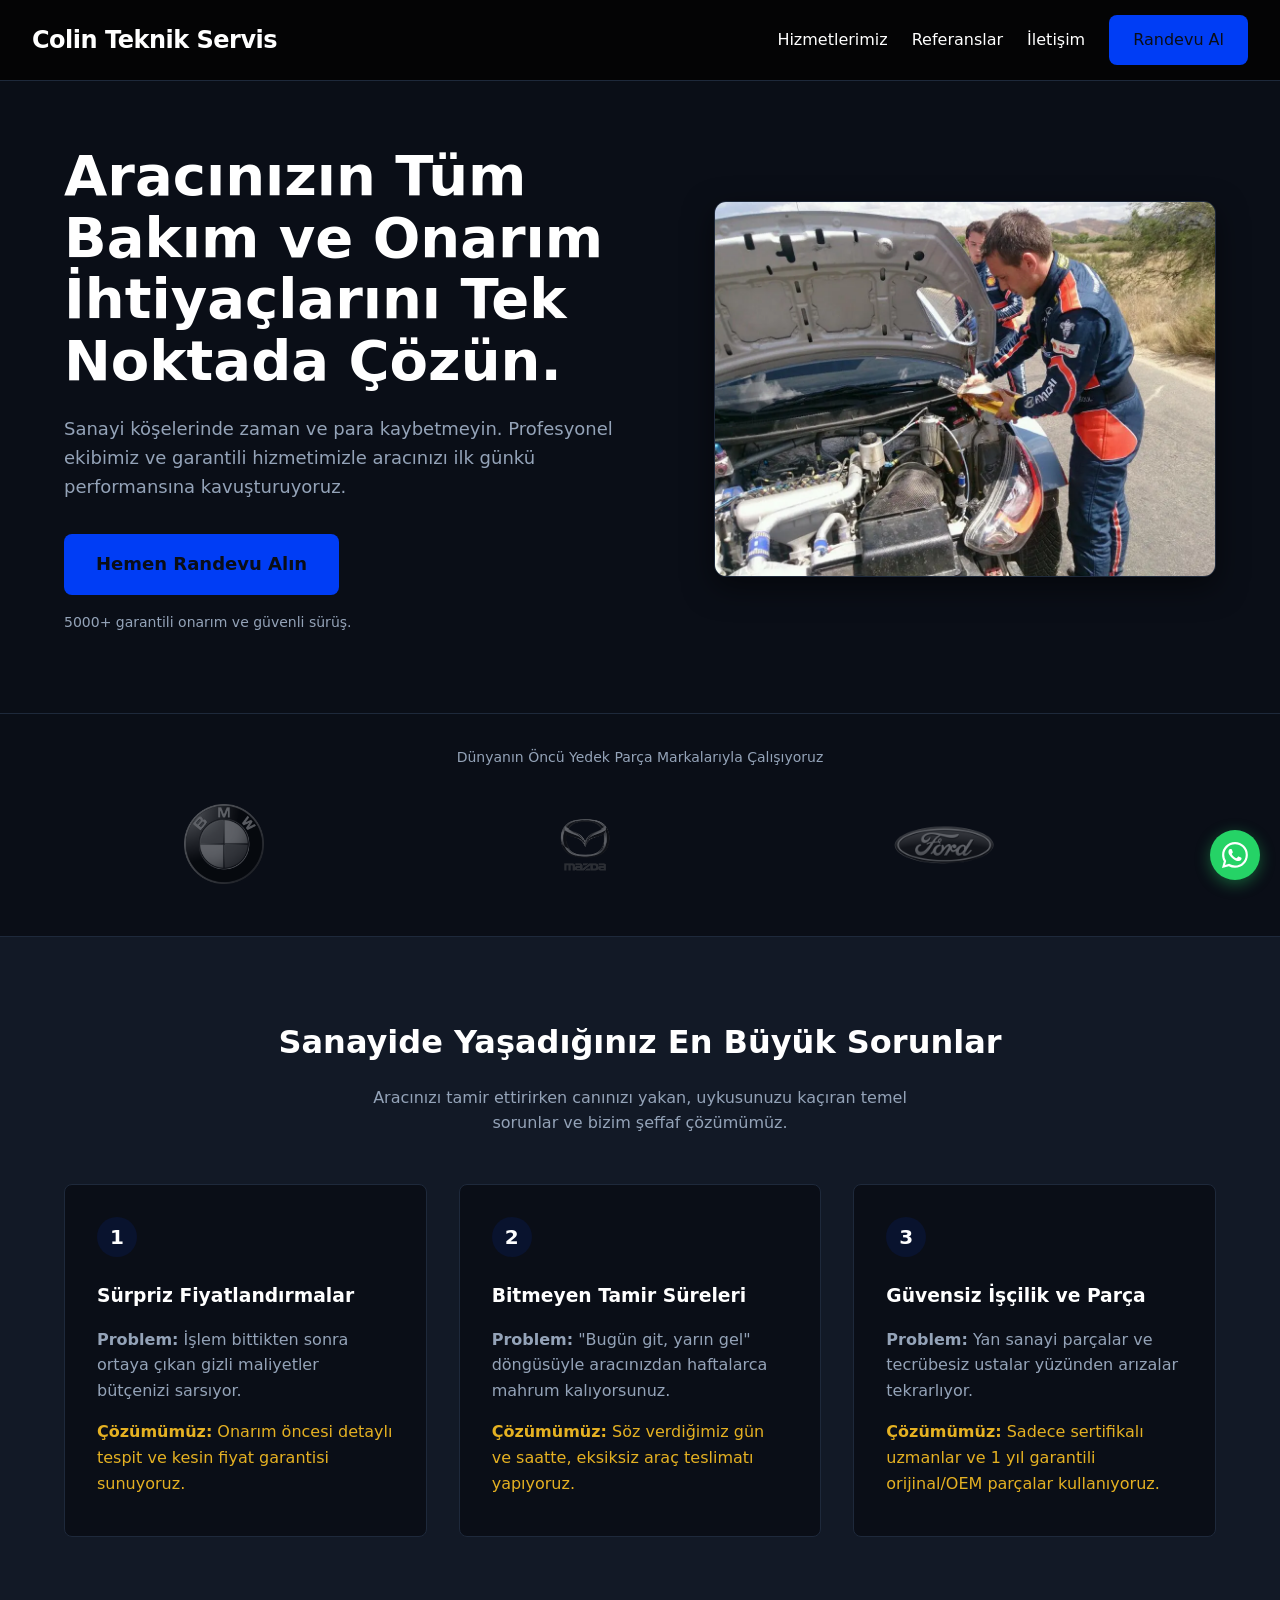
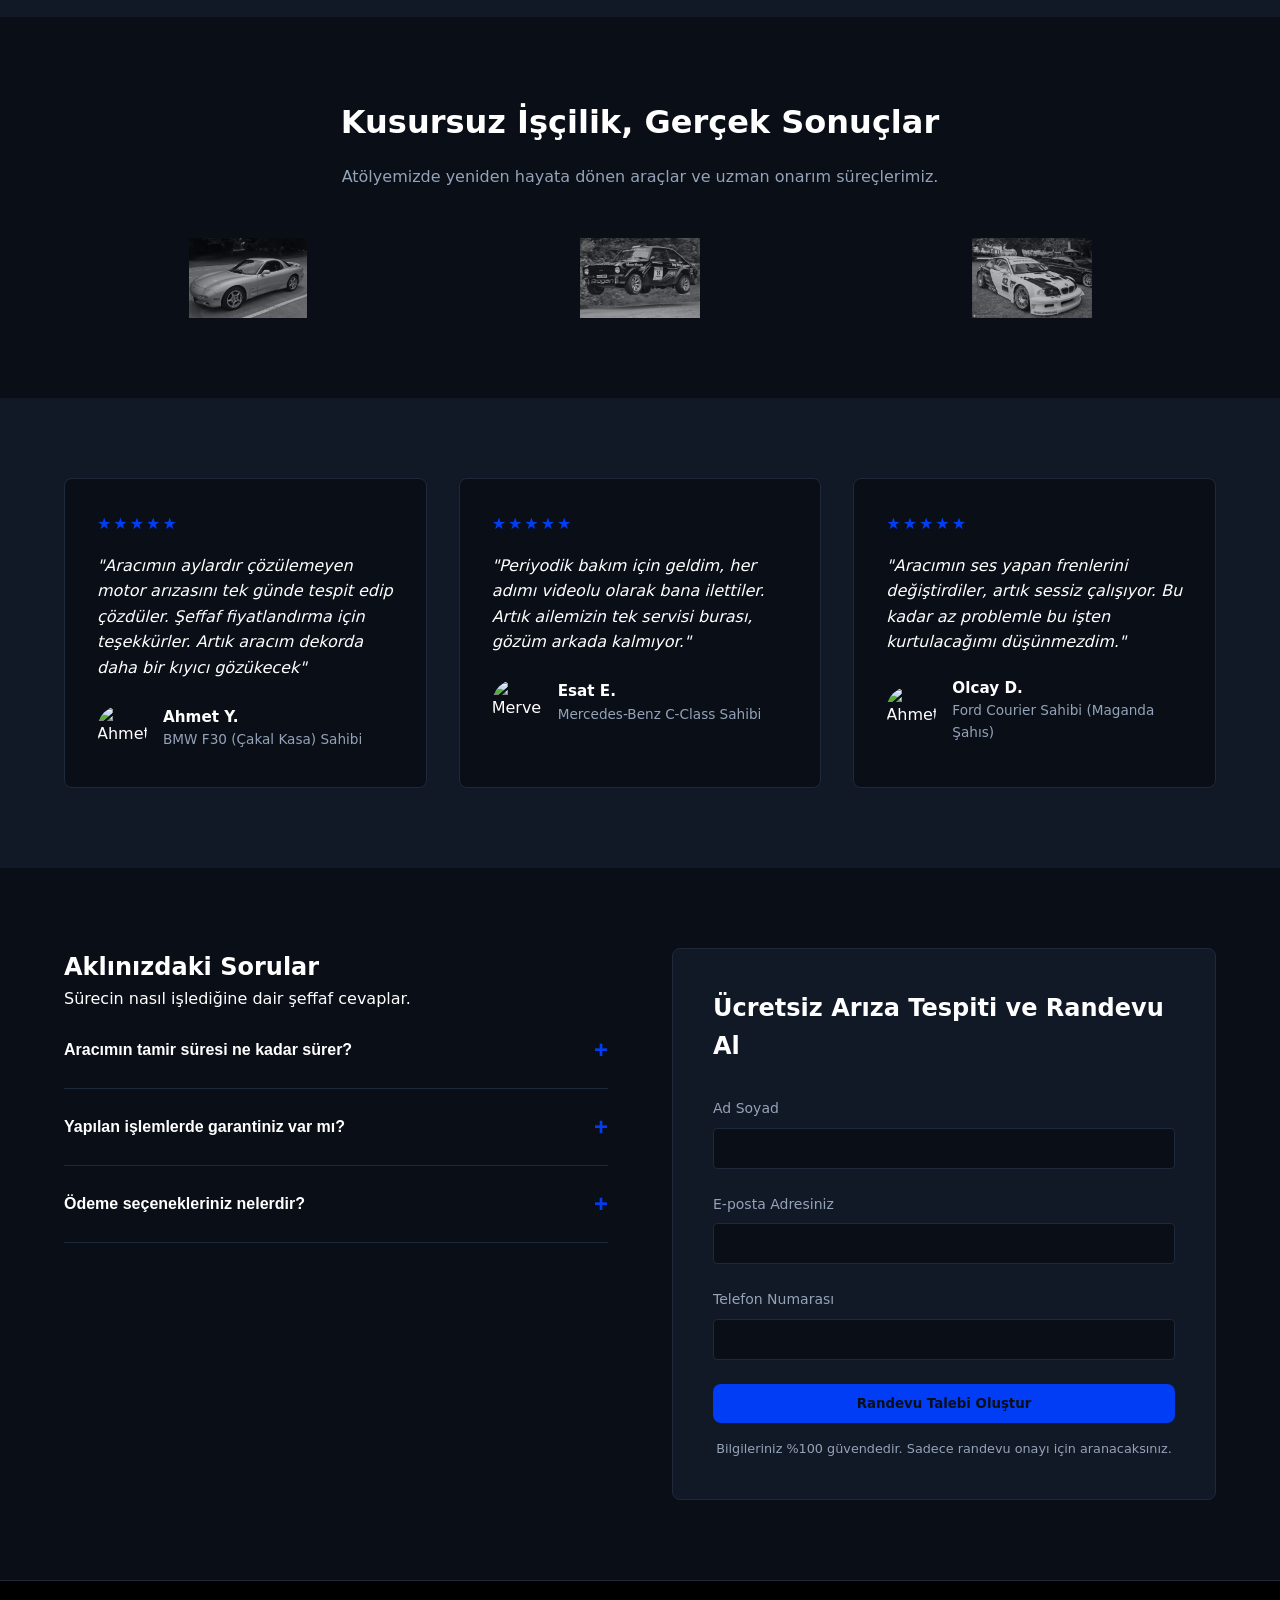
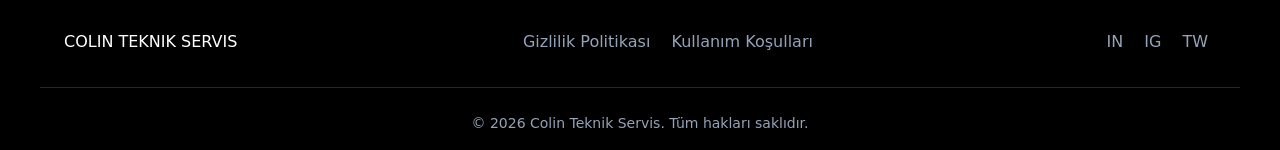
==== index.html @ ad07d1cd "Add files via upload" ====
<!DOCTYPE html>
<html lang="tr">
<head>
    <meta charset="UTF-8">
    <meta name="viewport" content="width=device-width, initial-scale=1.0">
    <title>Profesyonel Oto Servis & Bakım Merkezi</title>
    <link rel="stylesheet" href="style.css">
</head>
<body>
 <script src="script.js" defer></script>
    <header class="header" role="banner">
        <nav class="nav" aria-label="Ana Menü">
            <a href="#" class="logo" aria-label="Ana Sayfa">Colin Teknik Servis</a>
            
            <button class="mobile-toggle" aria-controls="nav-menu" aria-expanded="false" aria-label="Menüyü Aç">
                <span class="hamburger"></span>
            </button>
            <ul class="nav-menu" id="nav-menu" role="menubar">
                <li role="none"><a href="#hizmetler" role="menuitem">Hizmetlerimiz</a></li>
                <li role="none"><a href="#sonuclar" role="menuitem">Referanslar</a></li>
                <li role="none"><a href="#iletisim" role="menuitem">İletişim</a></li>
                <li role="none"><a href="https://wa.me/905555555555?text=Merhaba,%20aracımın%20bakımı%20için%20bilgi%20almak%20istiyorum." class="btn btn-primary" target="_blank" role="menuitem">Randevu Al</a></li>
            </ul>
        </nav>
    </header>

    <main id="main-content">
        <section class="hero" aria-labelledby="hero-title">
            <div class="container hero-grid">
                <div class="hero-content">
                    <h1 id="hero-title">Aracınızın Tüm Bakım ve Onarım İhtiyaçlarını Tek Noktada Çözün.</h1>
                    <h2>Sanayi köşelerinde zaman ve para kaybetmeyin. Profesyonel ekibimiz ve garantili hizmetimizle aracınızı ilk günkü performansına kavuşturuyoruz.</h2>
                    <div class="hero-cta-group">
                        <a href="#iletisim" class="btn btn-primary btn-large">Hemen Randevu Alın</a>
                        <p class="micro-copy">5000+ garantili onarım ve güvenli sürüş.</p>
                    </div>
                </div>
                <div class="hero-image">
                    <img src="images/service-photo.webp" alt="Modern oto servis alanı ve araç bakımı" width="600" height="600" fetchpriority="high">
                </div>
            </div>
        </section>
<section class="social-proof" aria-label="Güvenilir Markalar">
    <div class="container">
        <p class="social-proof-text">Dünyanın Öncü Yedek Parça Markalarıyla Çalışıyoruz</p>
        
        <!-- Taşan logoları gizlemek için yeni kapsayıcı -->
        <div class="logo-bar-wrapper">
            <div class="logo-bar">
                
                <!-- 1. Orijinal Logo Grubu -->
                <div class="logo-track">
                    <img src="images/brand-1.webp" alt="Yedek Parça Marka 1 Logosu" class="trust-logo-img" width="50" height="50" loading="lazy">
                    <img src="images/brand-2.webp" alt="Yedek Parça Marka 2 Logosu" class="trust-logo-img" width="150" height="50" loading="lazy">
                    <img src="images/brand-3.webp" alt="Yedek Parça Marka 3 Logosu" class="trust-logo-img" width="150" height="50" loading="lazy">
                    <img src="images/brand-4.webp" alt="Yedek Parça Marka 4 Logosu" class="trust-logo-img" width="50" height="50" loading="lazy">
                    <img src="images/brand-5.webp" alt="Yedek Parça Marka 5 Logosu" class="trust-logo-img" width="150" height="50" loading="lazy">
                    <img src="images/brand-6.webp" alt="Yedek Parça Marka 6 Logosu" class="trust-logo-img" width="150" height="50" loading="lazy">
                </div>

                <!-- 2. Kopya Logo Grubu (Kesintisiz döngü için) -->
                <div class="logo-track">
                    <img src="images/brand-1.webp" alt="Yedek Parça Marka 1 Logosu" class="trust-logo-img" width="50" height="50" loading="lazy">
                    <img src="images/brand-2.webp" alt="Yedek Parça Marka 2 Logosu" class="trust-logo-img" width="150" height="50" loading="lazy">
                    <img src="images/brand-3.webp" alt="Yedek Parça Marka 3 Logosu" class="trust-logo-img" width="150" height="50" loading="lazy">
                    <img src="images/brand-4.webp" alt="Yedek Parça Marka 4 Logosu" class="trust-logo-img" width="50" height="50" loading="lazy">
                    <img src="images/brand-5.webp" alt="Yedek Parça Marka 5 Logosu" class="trust-logo-img" width="150" height="50" loading="lazy">
                    <img src="images/brand-6.webp" alt="Yedek Parça Marka 6 Logosu" class="trust-logo-img" width="150" height="50" loading="lazy">
                </div>

            </div>
        </div>
    </div>
</section>

        <section id="hizmetler" class="agitate-solve bg-surface" aria-labelledby="problem-title">
            <div class="container">
                <div class="section-header">
                    <h2 id="problem-title">Sanayide Yaşadığınız En Büyük Sorunlar</h2>
                    <p>Aracınızı tamir ettirirken canınızı yakan, uykusunuzu kaçıran temel sorunlar ve bizim şeffaf çözümümüz.</p>
                </div>
                <div class="cards-grid">
                    <article class="card">
                        <div class="card-icon">1</div>
                        <h3>Sürpriz Fiyatlandırmalar</h3>
                        <p><strong>Problem:</strong> İşlem bittikten sonra ortaya çıkan gizli maliyetler bütçenizi sarsıyor.</p>
                        <p class="solution-text"><strong>Çözümümüz:</strong> Onarım öncesi detaylı tespit ve kesin fiyat garantisi sunuyoruz.</p>
                    </article>
                    <article class="card">
                        <div class="card-icon">2</div>
                        <h3>Bitmeyen Tamir Süreleri</h3>
                        <p><strong>Problem:</strong> "Bugün git, yarın gel" döngüsüyle aracınızdan haftalarca mahrum kalıyorsunuz.</p>
                        <p class="solution-text"><strong>Çözümümüz:</strong> Söz verdiğimiz gün ve saatte, eksiksiz araç teslimatı yapıyoruz.</p>
                    </article>
                    <article class="card">
                        <div class="card-icon">3</div>
                        <h3>Güvensiz İşçilik ve Parça</h3>
                        <p><strong>Problem:</strong> Yan sanayi parçalar ve tecrübesiz ustalar yüzünden arızalar tekrarlıyor.</p>
                        <p class="solution-text"><strong>Çözümümüz:</strong> Sadece sertifikalı uzmanlar ve 1 yıl garantili orijinal/OEM parçalar kullanıyoruz.</p>
                    </article>
                </div>
            </div>
        </section>

        <section id="sonuclar" class="portfolio" aria-labelledby="portfolio-title">
            <div class="container">
                <div class="section-header">
                    <h2 id="portfolio-title">Kusursuz İşçilik, Gerçek Sonuçlar</h2>
                    <p>Atölyemizde yeniden hayata dönen araçlar ve uzman onarım süreçlerimiz.</p>
                </div>
                <div class="gallery-grid">
                    <div class="gallery-item">
                        <img src="images/rx7.webp" alt="Servis İşlem Görseli 1" class="trust-logo-img" width="50" height="50" loading="lazy">
                        <div class="gallery-overlay">
                            <span>Vaka Analizi: Mazda RX7 Rotor Tamiri</span>
                        </div>
                    </div>
                    <div class="gallery-item">
                        <img src="images/mk2.webp" alt="Servis İşlem Görseli 2" class="trust-logo-img" width="50" height="50" loading="lazy">
                        <div class="gallery-overlay">
                            <span>Vaka Analizi: Ford MK2 Motor Tamiri ve Döküm</span>
                        </div>
                    </div>
                    <div class="gallery-item">
                        <img src="images/m3.webp" alt="Servis İşlem Görseli 3" class="trust-logo-img" width="50" height="50" loading="lazy">
                        <div class="gallery-overlay">
                            <span>Vaka Analizi: BMW M3 Düz Şanzuman Bakımı</span>
                        </div>
                    </div>
                </div>
            </div>
        </section>
<section class="testimonials bg-surface" aria-labelledby="testimonial-title">
    <div class="container">
        <h2 id="testimonial-title" class="sr-only">Müşteri Yorumları</h2>
        <div class="cards-grid">
            
            <div class="testimonial-card">
                <div class="stars" aria-label="5 yıldız üzerinden 5">★★★★★</div>
                <p class="quote">"Aracımın aylardır çözülemeyen motor arızasını tek günde tespit edip çözdüler. Şeffaf fiyatlandırma için teşekkürler. Artık aracım dekorda daha bir kıyıcı gözükecek"</p>
                <div class="client-info">
                    <img src="https://ui-avatars.com/api/?name=Ahmet+Yilmaz&background=007bff&color=fff&size=50&rounded=true" alt="Ahmet Bey Avatarı" class="avatar" loading="lazy">
                    <div>
                        <strong>Ahmet Y.</strong>
                        <span>BMW F30 (Çakal Kasa) Sahibi</span>
                    </div>
                </div>
            </div>

            <div class="testimonial-card">
                <div class="stars" aria-label="5 yıldız üzerinden 5">★★★★★</div>
                <p class="quote">"Periyodik bakım için geldim, her adımı videolu olarak bana ilettiler. Artık ailemizin tek servisi burası, gözüm arkada kalmıyor."</p>
                <div class="client-info">
                    <img src="https://ui-avatars.com/api/?name=Merve+Kaya&background=ff69b4&color=fff&size=50&rounded=true" alt="Merve Hanım Avatarı" class="avatar" loading="lazy">
                    <div>
                        <strong>Esat E.</strong>
                        <span>Mercedes-Benz C-Class Sahibi</span>
                    </div>
                </div>
            </div>

             <div class="testimonial-card">
                <div class="stars" aria-label="5 yıldız üzerinden 5">★★★★★</div>
                <p class="quote">"Aracımın ses yapan frenlerini değiştirdiler, artık sessiz çalışıyor. Bu kadar az problemle bu işten kurtulacağımı düşünmezdim."</p>
                <div class="client-info">
                    <img src="https://ui-avatars.com/api/?name=Ahmet+Yilmaz&background=007bff&color=fff&size=50&rounded=true" alt="Ahmet Bey Avatarı" class="avatar" loading="lazy">
                    <div>
                        <strong>Olcay D.</strong>
                        <span>Ford Courier Sahibi (Maganda Şahıs)</span>
                    </div>
                </div>
            </div>

        </div>
    </div>
</section>

        <section id="iletisim" class="lead-capture" aria-labelledby="contact-title">
            <div class="container contact-grid">
                <div class="faq-section">
                    <h2 id="contact-title">Aklınızdaki Sorular</h2>
                    <p>Sürecin nasıl işlediğine dair şeffaf cevaplar.</p>
                    
                    <div class="accordion">
                        <div class="accordion-item">
                            <button class="accordion-header" aria-expanded="false">Aracımın tamir süresi ne kadar sürer?</button>
                            <div class="accordion-content">
                                <p>Arızanın durumuna göre değişmekle birlikte, periyodik bakımlar aynı gün, ağır hasarlı işlemler ortalama 2-3 iş günü içinde teslim edilir.</p>
                            </div>
                        </div>
                        <div class="accordion-item">
                            <button class="accordion-header" aria-expanded="false">Yapılan işlemlerde garantiniz var mı?</button>
                            <div class="accordion-content">
                                <p>Evet, servisimizde yapılan tüm mekanik işlemler ve değiştirilen parçalar 1 yıl veya 10.000 km garantimiz altındadır.</p>
                            </div>
                        </div>
                        <div class="accordion-item">
                            <button class="accordion-header" aria-expanded="false">Ödeme seçenekleriniz nelerdir?</button>
                            <div class="accordion-content">
                                <p>Nakit, kredi kartı ve anlaşmalı bankalara özel taksit seçeneklerimiz mevcuttur. İşleme başlamadan önce mutlaka kesin fiyat onayı alırız.</p>
                            </div>
                        </div>
                    </div>
                </div>

                <div class="form-section">
                    <form id="lead-form" class="card-form" novalidate>
                        <h3>Ücretsiz Arıza Tespiti ve Randevu Al</h3>
                        
                        <div class="form-group">
                            <label for="fullName">Ad Soyad</label>
                            <input type="text" id="fullName" name="fullName" required aria-describedby="name-error">
                            <span id="name-error" class="error-message" role="alert">Lütfen adınızı girin.</span>
                        </div>
                        
                        <div class="form-group">
                            <label for="email">E-posta Adresiniz</label>
                            <input type="email" id="email" name="email" required aria-describedby="email-error">
                            <span id="email-error" class="error-message" role="alert">Geçerli bir e-posta adresi girin.</span>
                        </div>
                        
                        <div class="form-group">
                            <label for="phone">Telefon Numarası</label>
                            <input type="tel" id="phone" name="phone">
                        </div>

                        <button type="submit" class="btn btn-primary btn-block">Randevu Talebi Oluştur</button>
                        <p class="form-note">Bilgileriniz %100 güvendedir. Sadece randevu onayı için aranacaksınız.</p>
                    </form>
                </div>
            </div>
        </section>

    </main>

    <footer class="footer" role="contentinfo">
        <div class="container footer-content">
            <div class="footer-logo">COLIN TEKNIK SERVIS</div>
            <div class="footer-links">
                <a href="#">Gizlilik Politikası</a>
                <a href="#">Kullanım Koşulları</a>
            </div>
            <div class="footer-social">
                <a href="#" aria-label="LinkedIn">IN</a>
                <a href="#" aria-label="Instagram">IG</a>
                <a href="#" aria-label="Twitter">TW</a>
            </div>
        </div>
        <div class="container footer-bottom">
            <p>&copy; 2026 Colin Teknik Servis. Tüm hakları saklıdır.</p>
        </div>
    </footer>

    <script src="app.js"></script>
    <a href="https://wa.me/905555555555?text=Merhaba,%20aracımın%20bakımı%20için%20bilgi%20almak%20istiyorum." class="whatsapp-float" target="_blank" aria-label="WhatsApp ile İletişime Geç">
        <svg xmlns="http://www.w3.org/2000/svg" width="32" height="32" fill="currentColor" viewBox="0 0 16 16">
            <path d="M13.601 2.326A7.85 7.85 0 0 0 7.994 0C3.627 0 .068 3.558.064 7.926c0 1.399.366 2.76 1.057 3.965L0 16l4.204-1.102a7.9 7.9 0 0 0 3.79.965h.004c4.368 0 7.926-3.558 7.93-7.93A7.9 7.9 0 0 0 13.6 2.326zM7.994 14.521a6.6 6.6 0 0 1-3.356-.92l-.24-.144-2.494.654.666-2.433-.156-.251a6.56 6.56 0 0 1-1.007-3.505c0-3.626 2.957-6.584 6.591-6.584a6.56 6.56 0 0 1 4.66 1.931 6.56 6.56 0 0 1 1.928 4.66c-.004 3.639-2.961 6.592-6.592 6.592m3.615-4.934c-.197-.099-1.17-.578-1.353-.646-.182-.065-.315-.099-.445.099-.133.197-.513.646-.627.775-.114.133-.232.148-.43.05-.197-.1-.836-.308-1.592-.985-.59-.525-.985-1.175-1.103-1.372-.114-.198-.011-.304.088-.403.087-.088.197-.232.296-.346.1-.114.133-.198.198-.33.065-.134.034-.248-.015-.347-.05-.099-.445-1.076-.612-1.47-.16-.389-.323-.335-.445-.34-.114-.007-.247-.007-.38-.007a.73.73 0 0 0-.529.247c-.182.198-.691.677-.691 1.654s.71 1.916.81 2.049c.098.133 1.394 2.132 3.383 2.992.47.205.84.326 1.129.418.475.152.904.129 1.246.08.38-.058 1.171-.48 1.338-.943.164-.464.164-.86.114-.943-.049-.084-.182-.133-.38-.232"/>
        </svg>
    </a>
</body>
</html>
---- style.css ----
/* --- TEMA DEĞİŞKENLERİ (Asfalt & Yarış Kırmızısı) --- */
:root {
    /* --- Arka Plan ve Yüzeyler --- */
    --bg-dark: #0a0e17; /* Gece Asfaltı: Çok koyu lacivert-siyah */
    --surface-dark: #121926; /* Kartlar için mat koyu gece mavisi */
    --surface-border: #1e293b; /* İnce metalik çizgiler */
    
    /* --- Vurgu Renkleri (Eski --accent-green yerine) --- */
    --accent-blue: #003df5; /* WR Blue: İkonik Subaru Ralli Mavisi */
    --accent-blue-hover: #002ec2; /* Daha koyu ralli mavisi */
    
    /* --- Ekstra Subaru Detay Renkleri (İsteğe bağlı kullanım için) --- */
    --accent-gold: #e5b122; /* Subaru Gold: Efsanevi jant ve logo sarısı */
    --accent-sti: #e0045e; /* STI Cherry Blossom: Orijinal STI pembesi/kırmızısı */
    
    /* --- Metin ve Durum Renkleri --- */
    --text-primary: #ffffff; /* Net beyaz yazılar */
    --text-secondary: #94a3b8; /* Açık metalik gri alt metinler */
    --error-red: #e0045e; /* Hata rengi olarak STI Kırmızısı kullanıldı */

    /* --- Temel Ayarlar --- */
    --transition: all 0.3s ease;
    --border-radius: 8px;
    --font-main: 'Inter', system-ui, -apple-system, sans-serif;
}

/* --- RESET & TABAN AYARLARI --- */
*, *::before, *::after {
    box-sizing: border-box;
    margin: 0;
    padding: 0;
}

html {
    scroll-behavior: smooth; /* Çapa linkleri için yumuşak kaydırma */
}

body {
    font-family: var(--font-main);
    background-color: var(--bg-dark);
    color: var(--text-primary);
    line-height: 1.6;
    overflow-x: hidden;
}

img {
    max-width: 100%;
    height: auto;
    display: block;
}

a {
    color: inherit;
    text-decoration: none;
}

ul {
    list-style: none;
}

.sr-only {
    position: absolute;
    width: 1px;
    height: 1px;
    padding: 0;
    margin: -1px;
    overflow: hidden;
    clip: rect(0, 0, 0, 0);
    border: 0;
}

/* --- LAYOUT UTILITIES --- */
.container {
    width: 100%;
    max-width: 1200px;
    margin: 0 auto;
    padding: 0 1.5rem;
}

section {
    padding: 5rem 0;
}

.bg-surface {
    background-color: var(--surface-dark);
}

.section-header {
    text-align: center;
    margin-bottom: 3rem;
}

.section-header h2 {
    font-size: 2rem;
    margin-bottom: 1rem;
}

.section-header p {
    color: var(--text-secondary);
    max-width: 600px;
    margin: 0 auto;
}

/* --- BUTONLAR --- */
.btn {
    display: inline-flex;
    align-items: center;
    justify-content: center;
    padding: 0.75rem 1.5rem;
    font-weight: 600;
    border-radius: var(--border-radius);
    cursor: pointer;
    transition: var(--transition);
    border: none;
    font-family: inherit;
}

.btn-primary {
    background-color: var(--accent-blue);
    color: var(--bg-dark);
}

.btn-primary:hover {
    background-color: var(--accent-gold);
    transform: translateY(-2px);
    box-shadow: 0 4px 15px rgba(235, 4, 4, 0.2);
}

.btn-large {
    padding: 1rem 2rem;
    font-size: 1.125rem;
}

.btn-block {
    width: 100%;
}

/* --- 1. NAVIGATION BAR --- */
/* --- 1. NAVIGATION BAR --- */
.header {
    position: sticky;
    top: 0;
    background-color: rgba(5, 5, 5, 0.95);
    backdrop-filter: blur(10px);
    border-bottom: 1px solid var(--surface-border);
    z-index: 1000;
    width: 100%;
}

.nav {
    display: flex;
    justify-content: space-between;
    align-items: center;
    min-height: 80px;
    width: 100%;
    max-width: 100%; /* 1200px kısıtlamasını ezer */
    padding: 0 2rem; /* Sola tam yapışmasın, azıcık nefes alsın dersen 2rem. Ekrana sıfır olsun dersen 0 yapabilirsin. */
}

/* Metin Tabanlı Tipografik Logo */
.logo {
    display: flex;
    align-items: center;
    font-size: 1.5rem;
    font-weight: 800;
    letter-spacing: -0.5px;
    color: var(--text-primary);
    text-decoration: none;
    margin-right: auto; /* Logoyu zorla en sola iter */
    transition: var(--transition);
}
.logo-bar-wrapper {
    overflow: hidden;
    width: 100%;
    position: relative;
    padding: 20px 0;
}
.logo:hover {
    color: var(--accent-gold);
}
.logo-bar {
    display: flex;
    width: max-content;
    /* 20 saniyelik sürekli ve doğrusal bir döngü */
    animation: scrollRight 10s linear infinite;
}
.logo-track {
    display: flex;
    align-items: center;
    gap: 40px; 
    padding-right: 40px;
}

/* Logo boyutlandırma ayarları */
.trust-logo-img {
    flex-shrink: 0; 
    object-fit: contain;
}
.nav-menu {
    display: none; /* Mobilde gizli, JS ile açılacak */
    flex-direction: column;
    position: absolute;
    top: 100%;
    left: 0;
    width: 100%;
    background-color: var(--surface-dark);
    padding: 1.5rem;
    gap: 1.5rem;
    border-bottom: 1px solid var(--surface-border);
}

.nav-menu.active {
    display: flex;
}

.nav-menu a {
    font-weight: 500;
    transition: var(--transition);
}

.nav-menu a:not(.btn):hover {
    color: var(--accent-gold);
}

/* Mobil Hamburger Butonu */
.mobile-toggle {
    display: block;
    background: transparent;
    border: none;
    cursor: pointer;
    padding: 0.5rem;
}

.hamburger, .hamburger::before, .hamburger::after {
    display: block;
    width: 24px;
    height: 2px;
    background-color: var(--text-primary);
    transition: var(--transition);
}

.hamburger::before, .hamburger::after {
    content: '';
    position: absolute;
}

.hamburger::before { transform: translateY(-8px); }
.hamburger::after { transform: translateY(8px); }

/* --- 2. HERO SECTION --- */
.hero {
    padding-top: 4rem;
}

.hero-grid {
    display: grid;
    grid-template-columns: 1fr;
    gap: 3rem;
    align-items: center;
}

.hero-content h1 {
    font-size: 2.5rem;
    line-height: 1.1;
    margin-bottom: 1.5rem;
}

.hero-content h2 {
    font-size: 1.125rem;
    color: var(--text-secondary);
    font-weight: 400;
    margin-bottom: 2rem;
}

.micro-copy {
    margin-top: 1rem;
    font-size: 0.875rem;
    color: var(--text-secondary);
}

/* Hero Görseli Modernizasyonu */
.hero-image img {
    width: 100%;
    height: auto;
    border-radius: 12px; /* Köşeleri hafif yumuşatır */
    object-fit: cover;
    box-shadow: 0 10px 30px rgba(0, 0, 0, 0.5); /* Derinlik hissi veren siyah gölge */
    border: 1px solid var(--surface-border);
    transition: var(--transition);
}

.hero-image img:hover {
    transform: translateY(-5px); /* Hafif yukarı kalkma efekti */
    border-color: var(--accent-gold);
    box-shadow: 0 10px 40px rgba(255, 215, 0, 0.15); /* Temaya uygun altın neon parlama */
}

/* --- 3. SOCIAL PROOF --- */
.social-proof {
    padding: 2rem 0;
    border-top: 1px solid var(--surface-border);
    border-bottom: 1px solid var(--surface-border);
    background-color: var(--bg-dark);
}

.social-proof-text {
    text-align: center;
    color: var(--text-secondary);
    font-size: 0.875rem;
    margin-bottom: 1rem;
}

.logo-bar {
    display: flex;
    justify-content: center;
    flex-wrap: wrap;
    gap: 2rem;
    opacity: 0.5;
}

.trust-logo {
    font-weight: bold;
    font-size: 1.25rem;
}

/* Logoları düzgün boyutlandır ve hizala */
.trust-logo-img {
    max-height: 80px; /* Logoların yüksekliğini sabitler */
    width: 20rem; /* Genişliği orantılı bırakır */
    object-fit: contain; /* Görselin kesilmesini engeller */
    filter: grayscale(100%) opacity(0.7); /* Kurumsal ve şık durması için gri ve hafif transparan yapar */
    transition: var(--transition);
}

.trust-logo-img:hover {
    filter: grayscale(0%) opacity(1); /* Üzerine gelince orijinal rengi ve parlaklığı gelir */
}
/* --- 4 & 6. GRIDS (CARDS & TESTIMONIALS) --- */
.cards-grid {
    display: grid;
    grid-template-columns: 1fr;
    gap: 2rem;
}

.card, .testimonial-card {
    background-color: var(--bg-dark); /* Surface içindeyse dark bg kontrast sağlar */
    padding: 2rem;
    border-radius: var(--border-radius);
    border: 1px solid var(--surface-border);
    transition: var(--transition);
}

.card:hover {
    border-color: var(--accent-gold);
}

.card-icon {
    width: 40px;
    height: 40px;
    background-color: rgba(0, 61, 245, 0.1);
    color: var(--text-primary);
    display: flex;
    align-items: center;
    justify-content: center;
    border-radius: 50%;
    font-weight: bold;
    font-size: 1.25rem;
    margin-bottom: 1.5rem;
}

.card h3 { margin-bottom: 1rem; }
.card p { color: var(--text-secondary); margin-bottom: 0.5rem; }
.solution-text { color: var(--accent-gold) !important; margin-top: 1rem; }

/* Testimonials Spesiifik */
.stars { color: var(--accent-blue); margin-bottom: 1rem; letter-spacing: 2px; }
.quote { font-style: italic; color: var(--text-primary); margin-bottom: 1.5rem; }
/* --- TESTIMONIAL & AVATAR HİZALAMA --- */

.client-info {
    display: flex;
    align-items: center; /* Avatar ve metni dikeyde tam ortalar */
    gap: 1rem; /* Fotoğraf ile isim arasına şık bir boşluk bırakır */
    margin-top: 1.5rem;
}

.avatar {
    width: 50px;
    height: 50px;
    border-radius: 50%;
    object-fit: cover;
    flex-shrink: 0; /* Ekran küçülse bile fotoğrafın ezilmesini engeller */
}

/* İsim ve unvanı alt alta dizen kapsayıcı */
.client-info div {
    display: flex;
    flex-direction: column;
    justify-content: center;
}

.client-info strong {
    font-size: 0.95rem;
    color: var(--text-primary);
    line-height: 1.2;
}

.client-info span {
    font-size: 0.85rem;
    color: var(--text-secondary);
    margin-top: 0.2rem;
}

/* --- 5. PORTFOLIO GALLERY --- */
.gallery-grid {
    display: grid;
    grid-template-columns: 1fr;
    gap: 1.5rem;
}

.gallery-item {
    position: relative;
    border-radius: var(--border-radius);
    overflow: hidden;
}

.gallery-item img {
    width: 100%;
    transition: var(--transition)
}

.gallery-overlay {
    position: absolute;
    inset: 0;
    background: linear-gradient(to top, rgba(0,0,0,0.9), transparent);
    display: flex;
    align-items: flex-end;
    padding: 1.5rem;
    opacity: 0;
    transition: var(--transition);
}

.gallery-item:hover img {
    transform: scale(1.05);
}

.gallery-item:hover .gallery-overlay {
    opacity: 1;
}

.gallery-overlay span {
    color: var(--accent-gold);
    font-weight: 600;
}

/* --- 7. LEAD CAPTURE (FAQ + FORM) --- */
.contact-grid {
    display: grid;
    grid-template-columns: 1fr;
    gap: 4rem;
}

/* Accordion */
.accordion-item {
    border-bottom: 1px solid var(--surface-border);
}

.accordion-header {
    width: 100%;
    text-align: left;
    padding: 1.5rem 0;
    background: none;
    border: none;
    color: var(--text-primary);
    font-weight: 600;
    font-size: 1rem;
    cursor: pointer;
    display: flex;
    justify-content: space-between;
    align-items: center;
}

.accordion-header::after {
    content: '+';
    color: var(--accent-blue);
    font-size: 1.5rem;
    transition: var(--transition);
}

.accordion-header[aria-expanded="true"]::after {
    content: '-';
    transform: rotate(180deg);
}

.accordion-content {
    max-height: 0;
    overflow: hidden;
    transition: max-height 0.3s ease-out;
}

.accordion-content p {
    padding-bottom: 1.5rem;
    color: var(--text-secondary);
}

/* Form */
.card-form {
    background-color: var(--surface-dark);
    padding: 2.5rem;
    border-radius: var(--border-radius);
    border: 1px solid var(--surface-border);
}

.card-form h3 {
    margin-bottom: 2rem;
    font-size: 1.5rem;
}

.form-group {
    margin-bottom: 1.5rem;
}

.form-group label {
    display: block;
    margin-bottom: 0.5rem;
    font-size: 0.875rem;
    color: var(--text-secondary);
}

.form-group input {
    width: 100%;
    padding: 0.75rem 1rem;
    background-color: var(--bg-dark);
    border: 1px solid var(--surface-border);
    border-radius: 4px;
    color: var(--text-primary);
    font-family: inherit;
    transition: var(--transition);
}

.form-group input:focus {
    outline: none;
    border-color: var(--accent-blue);
}

.form-group input[aria-invalid="true"] {
    border-color: var(--error-red);
}

.error-message {
    display: none;
    color: var(--error-red);
    font-size: 0.8rem;
    margin-top: 0.25rem;
}

.error-message.show {
    display: block;
}

.form-note {
    text-align: center;
    font-size: 0.8rem;
    color: var(--text-secondary);
    margin-top: 1rem;
}

/* --- 8. FOOTER --- */
.footer {
    background-color: #000;
    border-top: 1px solid var(--surface-border);
    padding: 3rem 0 1rem;
}

.footer-content {
    display: flex;
    flex-direction: column;
    gap: 2rem;
    text-align: center;
    margin-bottom: 2rem;
}

.footer-links a, .footer-social a {
    color: var(--text-secondary);
    margin: 0 0.5rem;
}

.footer-links a:hover, .footer-social a:hover {
    color: var(--accent-gold);
}

.footer-bottom {
    text-align: center;
    border-top: 1px solid var(--surface-border);
    padding-top: 1.5rem;
    color: var(--text-secondary);
    font-size: 0.875rem;
}
/* Tam Ekran Navigasyon Barı */
/* --- MEDIA QUERIES (TABLET & DESKTOP) --- */
@media (min-width: 768px) {
    .nav-menu {
        display: flex !important; /* JS gizlemesini ezmek için */
        flex-direction: row;
        position: static;
        width: auto;
        background-color: transparent;
        padding: 0;
        border: none;
        align-items: center;
    }

    .mobile-toggle {
        display: none;
    }

    .hero-grid {
        grid-template-columns: 1.2fr 1fr; /* Sol taraf copy için daha geniş */
    }

    .hero-content h1 {
        font-size: 3.5rem;
    }

    .cards-grid, .gallery-grid {
        grid-template-columns: repeat(2, 1fr);
    }

    .contact-grid {
        grid-template-columns: 1fr 1fr;
    }

    .footer-content {
        flex-direction: row;
        justify-content: space-between;
        text-align: left;
    }
}
.whatsapp-float {
    position: fixed;
    bottom: 30px;
    right: 30px;
    width: 60px;
    height: 60px;
    background-color: #25d366;
    color: #fff;
    border-radius: 50%;
    display: flex;
    justify-content: center;
    align-items: center;
    box-shadow: 0 4px 15px rgba(37, 211, 102, 0.4);
    z-index: 9999;
    transition: var(--transition);
    animation: pulse-whatsapp 2s infinite;
}

.whatsapp-float:hover {
    background-color: #1ebe57;
    transform: translateY(-5px);
    box-shadow: 0 6px 20px rgba(0, 61, 245, 0.6);
    animation: none; /* Üzerine gelince animasyon dursun */
}

@keyframes pulse-whatsapp {
    0% { box-shadow: 0 0 0 0 rgba(37, 211, 102, 0.5); }
    70% { box-shadow: 0 0 0 15px rgba(37, 211, 102, 0); }
    100% { box-shadow: 0 0 0 0 rgba(37, 211, 102, 0); }
}
@media (min-width: 1024px) {
    .cards-grid, .gallery-grid {
        grid-template-columns: repeat(3, 1fr);
    }
    .whatsapp-float {
        bottom: 20px;
        right: 20px;
        width: 50px;
        height: 50px;
    }
    .whatsapp-float svg {
        width: 26px;
        height: 26px;
    }
}
@keyframes scrollRight {
    0% {
        transform: translateX(-50%);
    }
    100% {
        transform: translateX(0);
    }
}
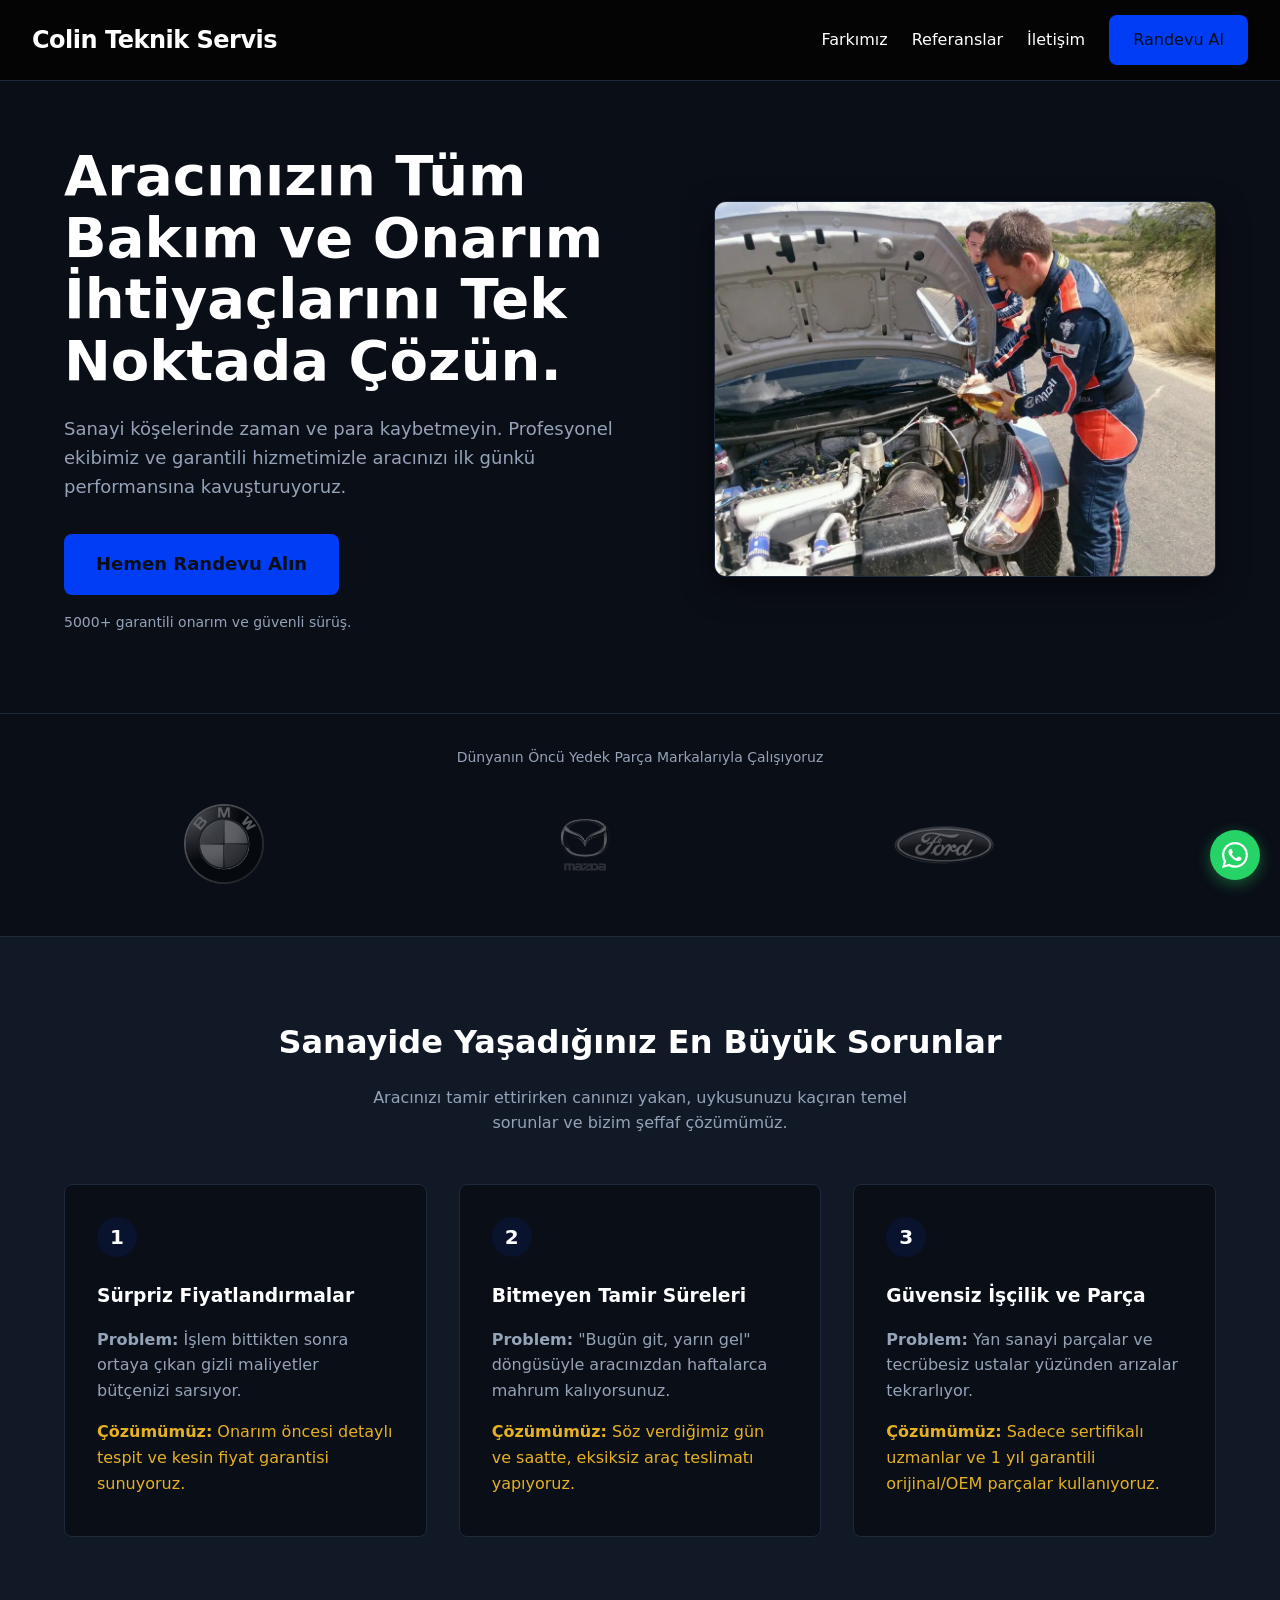
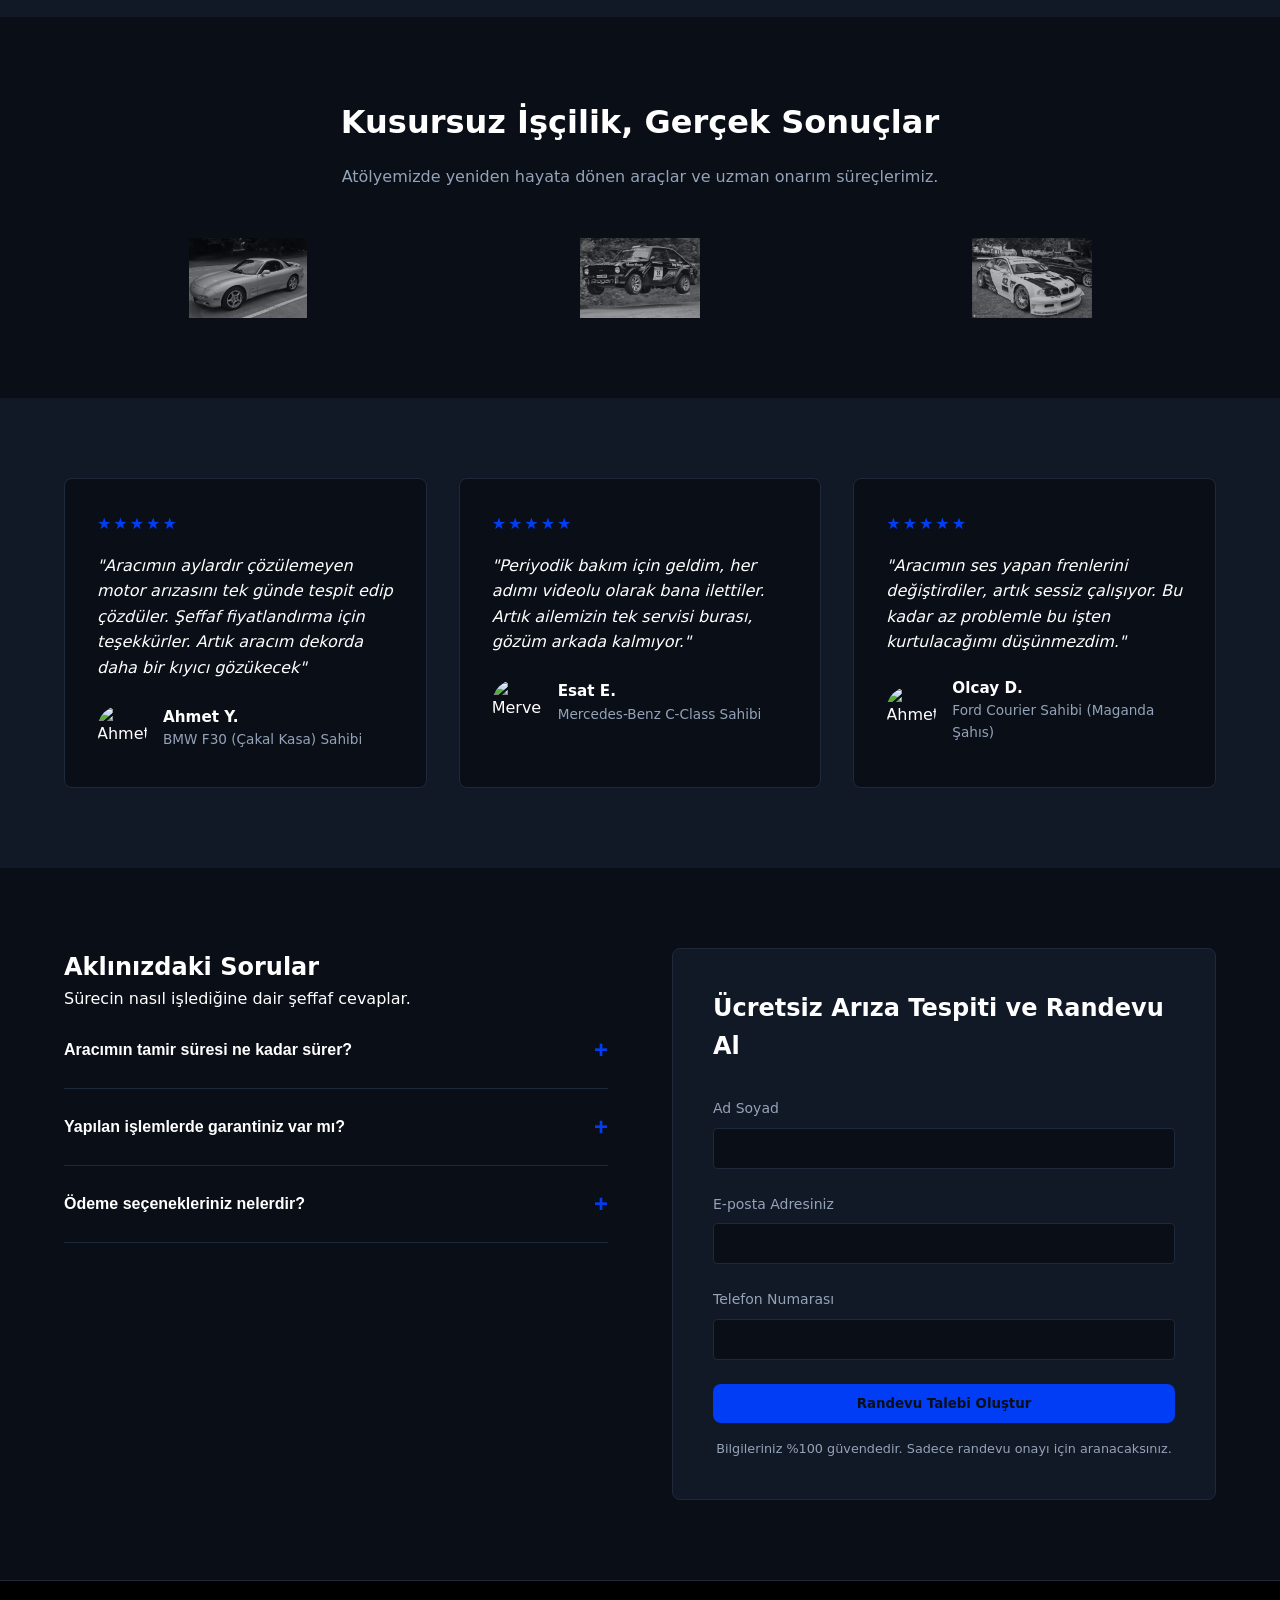
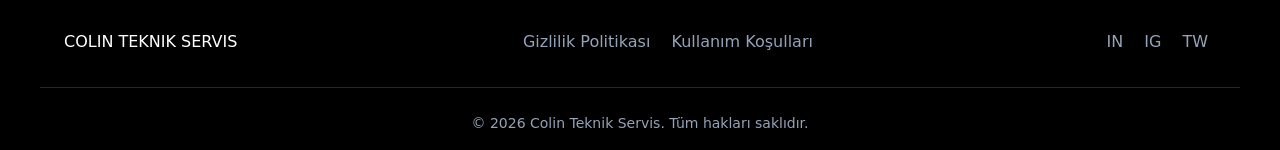
==== commit e18f872d: "Commit Denemesi" ====
--- a/index.html
+++ b/index.html
@@ -16,7 +16,7 @@
                 <span class="hamburger"></span>
             </button>
             <ul class="nav-menu" id="nav-menu" role="menubar">
-                <li role="none"><a href="#hizmetler" role="menuitem">Hizmetlerimiz</a></li>
+                <li role="none"><a href="#hizmetler" role="menuitem">Farkımız</a></li>
                 <li role="none"><a href="#sonuclar" role="menuitem">Referanslar</a></li>
                 <li role="none"><a href="#iletisim" role="menuitem">İletişim</a></li>
                 <li role="none"><a href="https://wa.me/905555555555?text=Merhaba,%20aracımın%20bakımı%20için%20bilgi%20almak%20istiyorum." class="btn btn-primary" target="_blank" role="menuitem">Randevu Al</a></li>
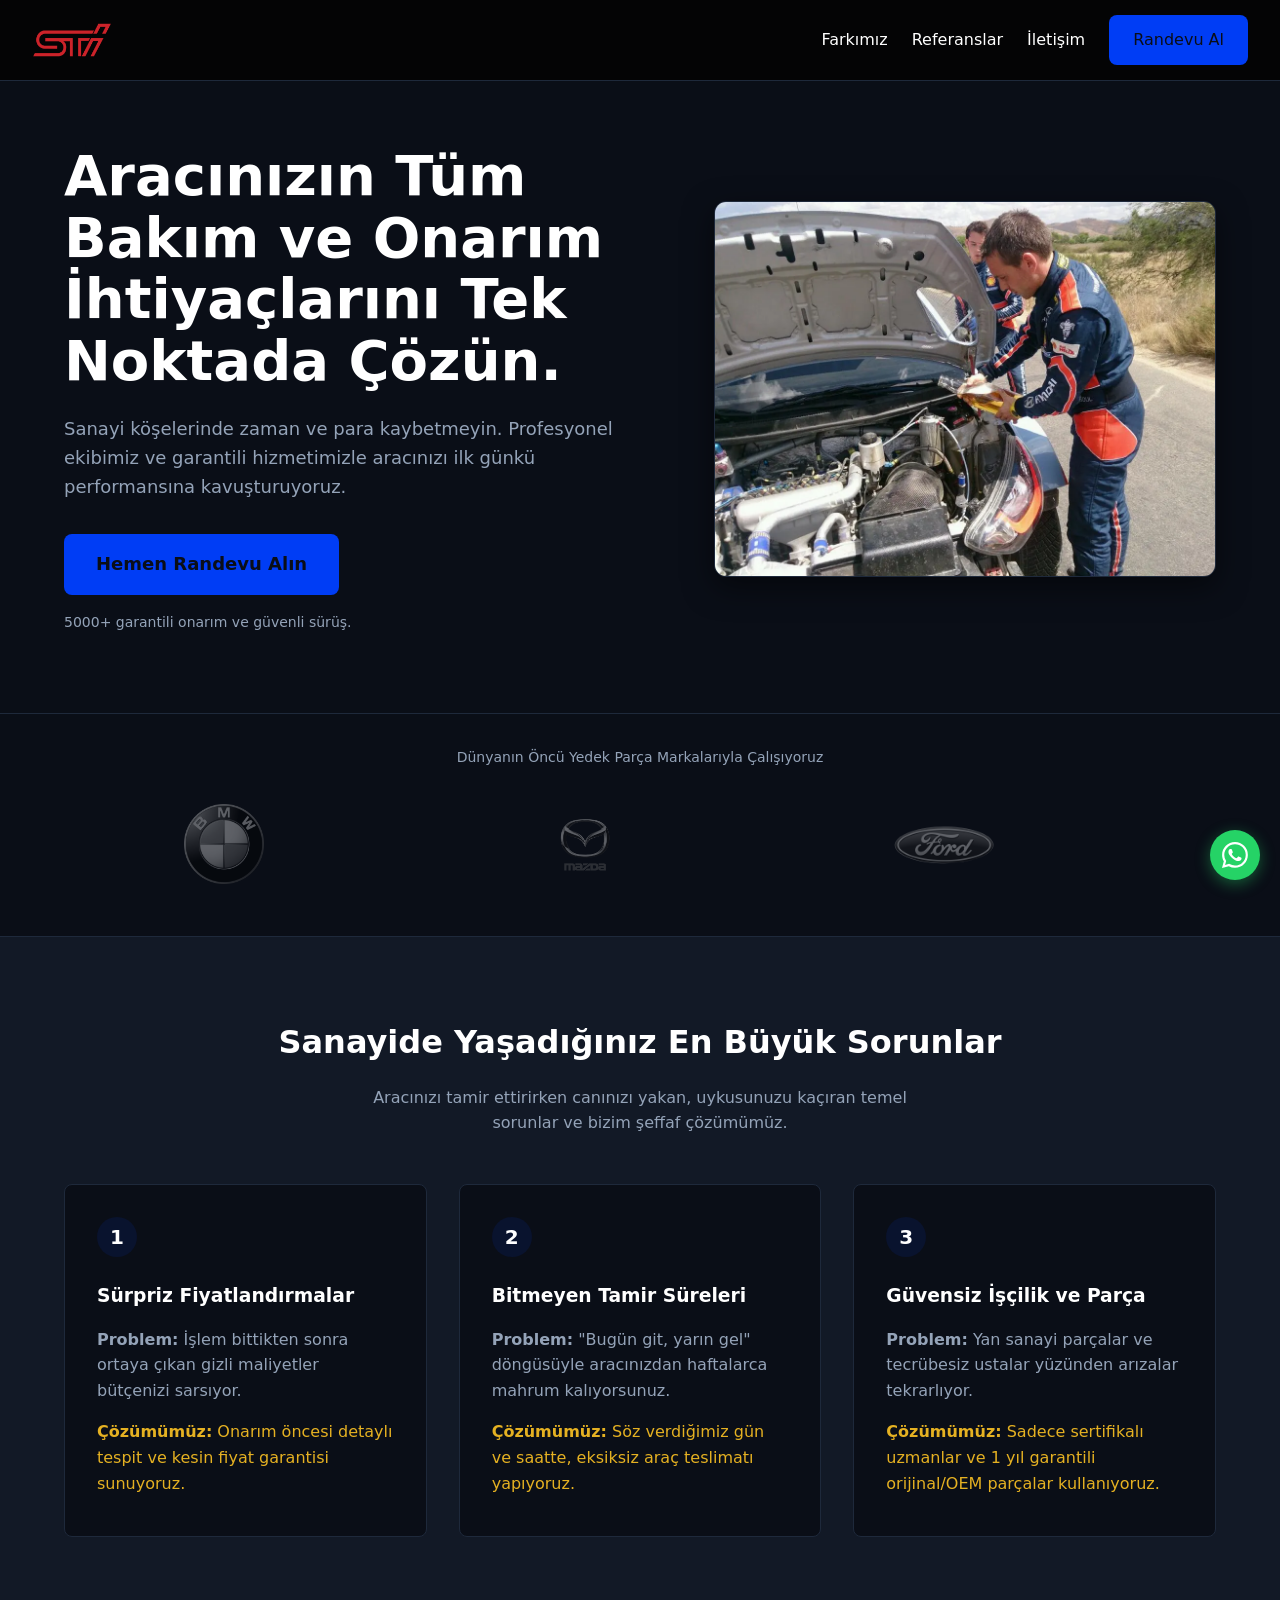
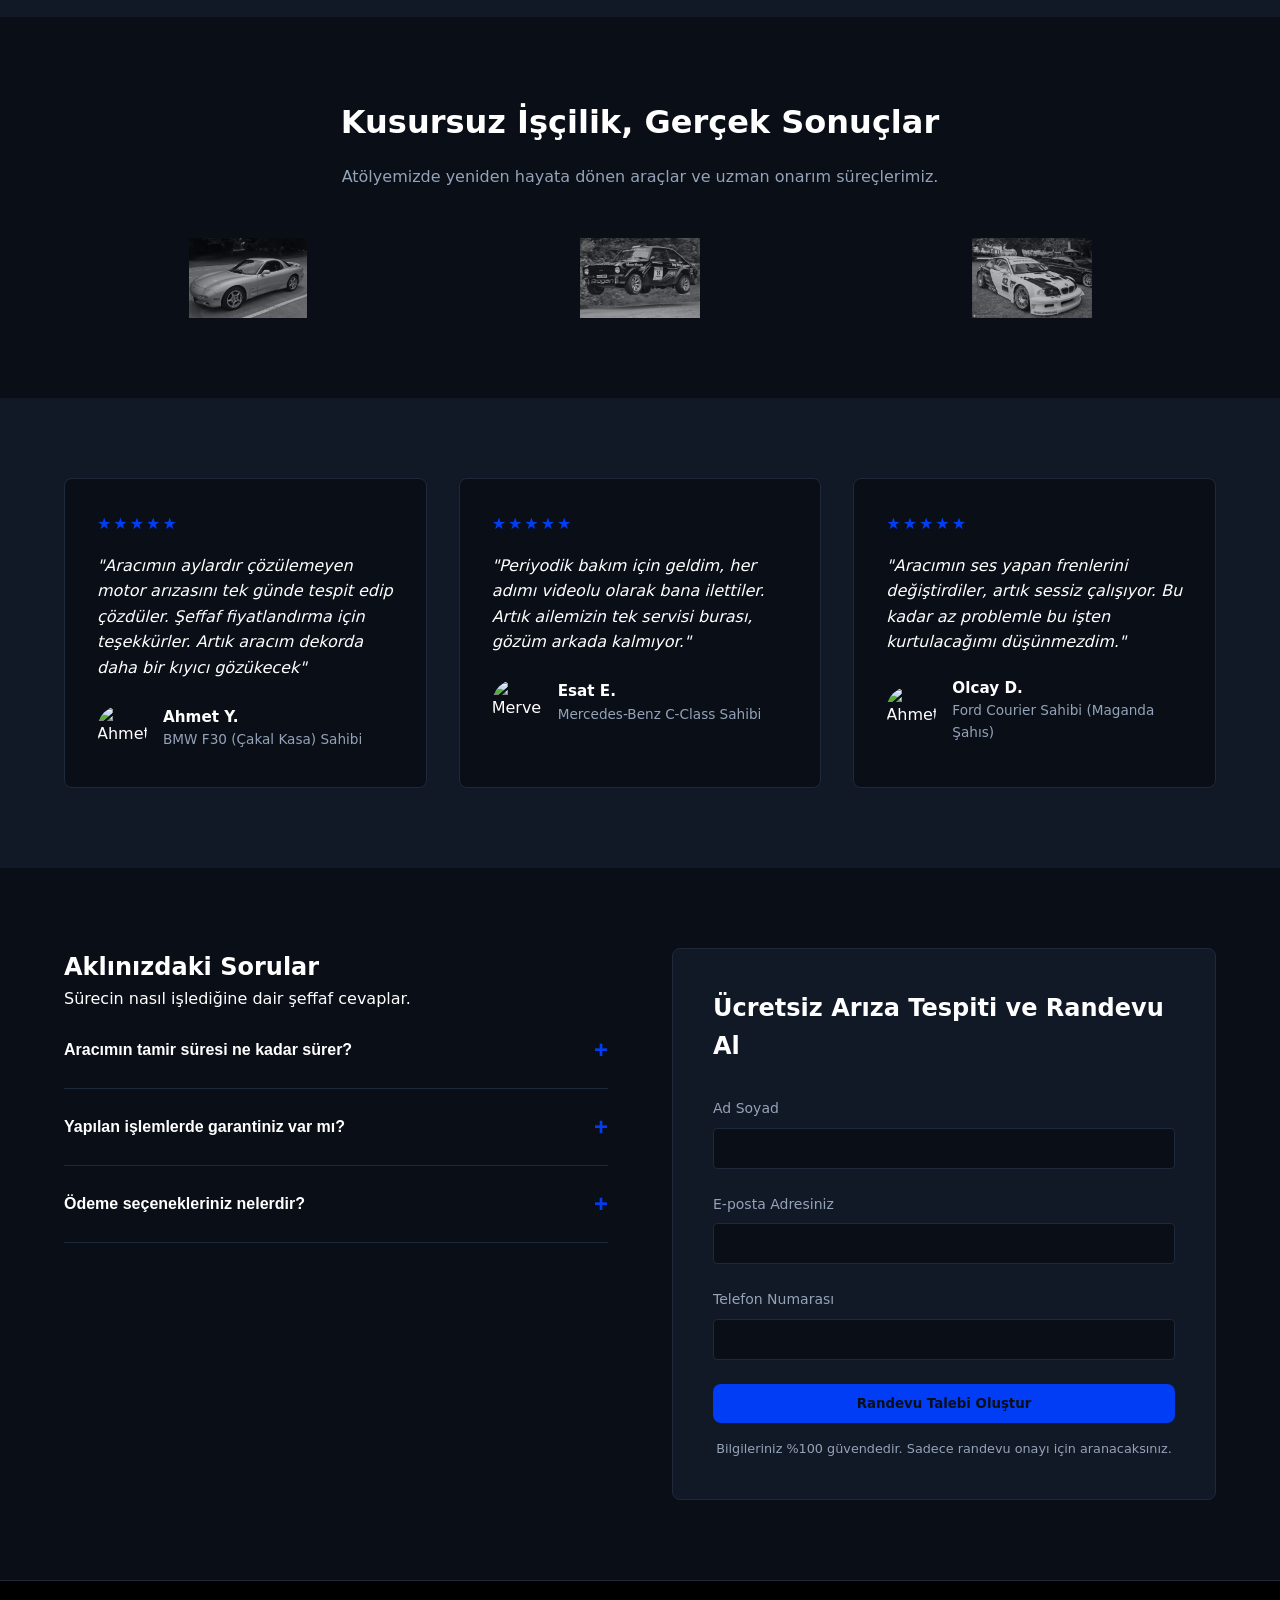
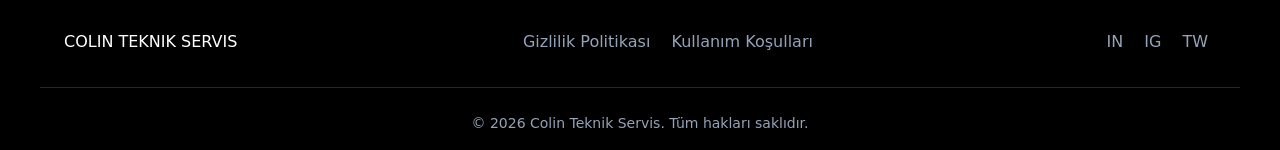
==== commit 8d627c5c: "logo degisti" ====
--- a/index.html
+++ b/index.html
@@ -10,8 +10,9 @@
  <script src="script.js" defer></script>
     <header class="header" role="banner">
         <nav class="nav" aria-label="Ana Menü">
-            <a href="#" class="logo" aria-label="Ana Sayfa">Colin Teknik Servis</a>
-            
+           <a href="#" class="logo" aria-label="Ana Sayfa">
+  <img src="images/sti-logo.webp" alt="Colin Teknik Servis Logosu">
+</a>
             <button class="mobile-toggle" aria-controls="nav-menu" aria-expanded="false" aria-label="Menüyü Aç">
                 <span class="hamburger"></span>
             </button>
--- a/style.css
+++ b/style.css
@@ -161,13 +161,20 @@
 .logo {
     display: flex;
     align-items: center;
-    font-size: 1.5rem;
-    font-weight: 800;
-    letter-spacing: -0.5px;
-    color: var(--text-primary);
     text-decoration: none;
     margin-right: auto; /* Logoyu zorla en sola iter */
     transition: var(--transition);
+}
+.logo img {
+    height: 80px; /* Navbar yüksekliğine (80px) göre ideal boyut. İsteğe göre 45px-55px yapılabilir */
+    width: auto;
+    object-fit: contain;
+    transition: var(--transition);
+}
+/* Görsel logo için hover efekti (Metin rengi değişemeyeceği için hafif opaklık verdik) */
+.logo:hover img {
+    opacity: 0.85;
+    transform: scale(1.02); /* Üzerine gelince çok hafif büyür */
 }
 .logo-bar-wrapper {
     overflow: hidden;
@@ -193,8 +200,11 @@
 
 /* Logo boyutlandırma ayarları */
 .trust-logo-img {
-    flex-shrink: 0; 
+    max-height: 40px; /* Logoların dikeyde çok büyümesini engeller */
+    width: auto; /* Genişliği orijinal oranında korur */
     object-fit: contain;
+    filter: grayscale(100%) opacity(0.6);
+    transition: var(--transition);
 }
 .nav-menu {
     display: none; /* Mobilde gizli, JS ile açılacak */
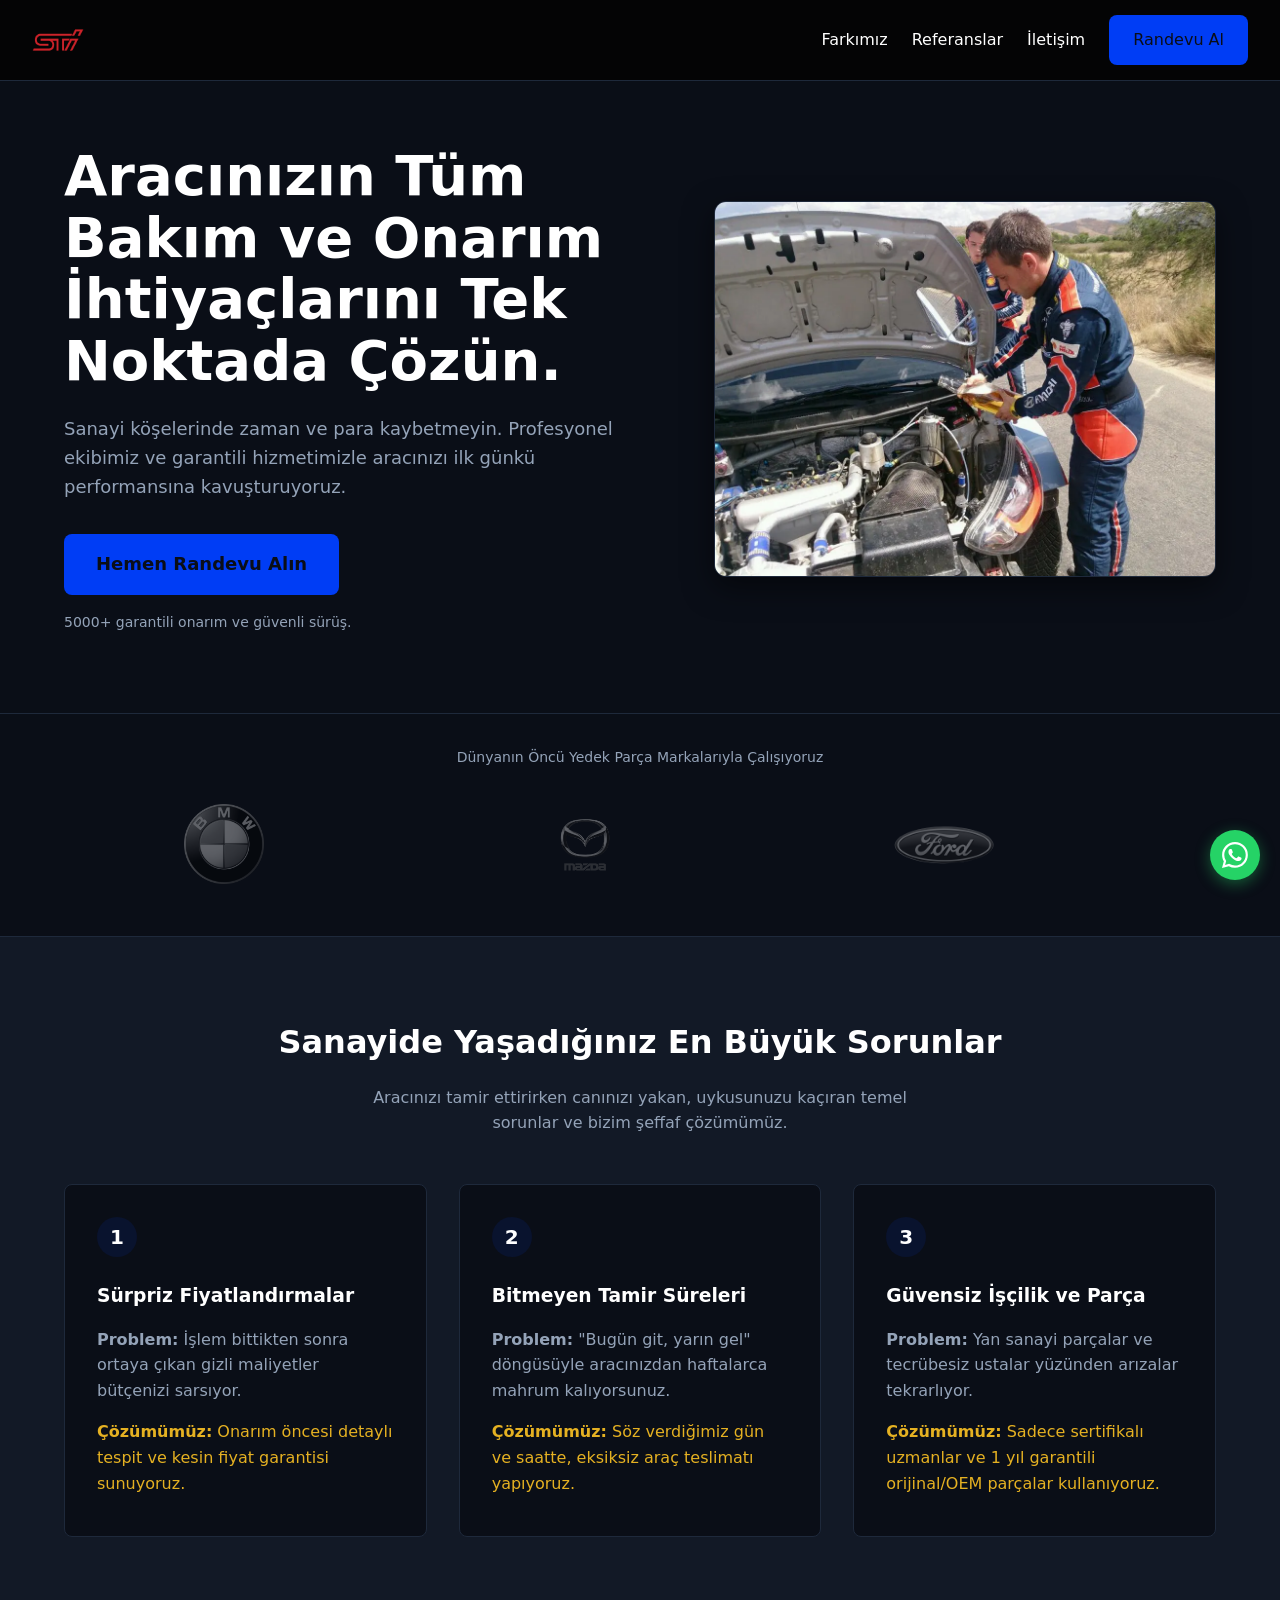
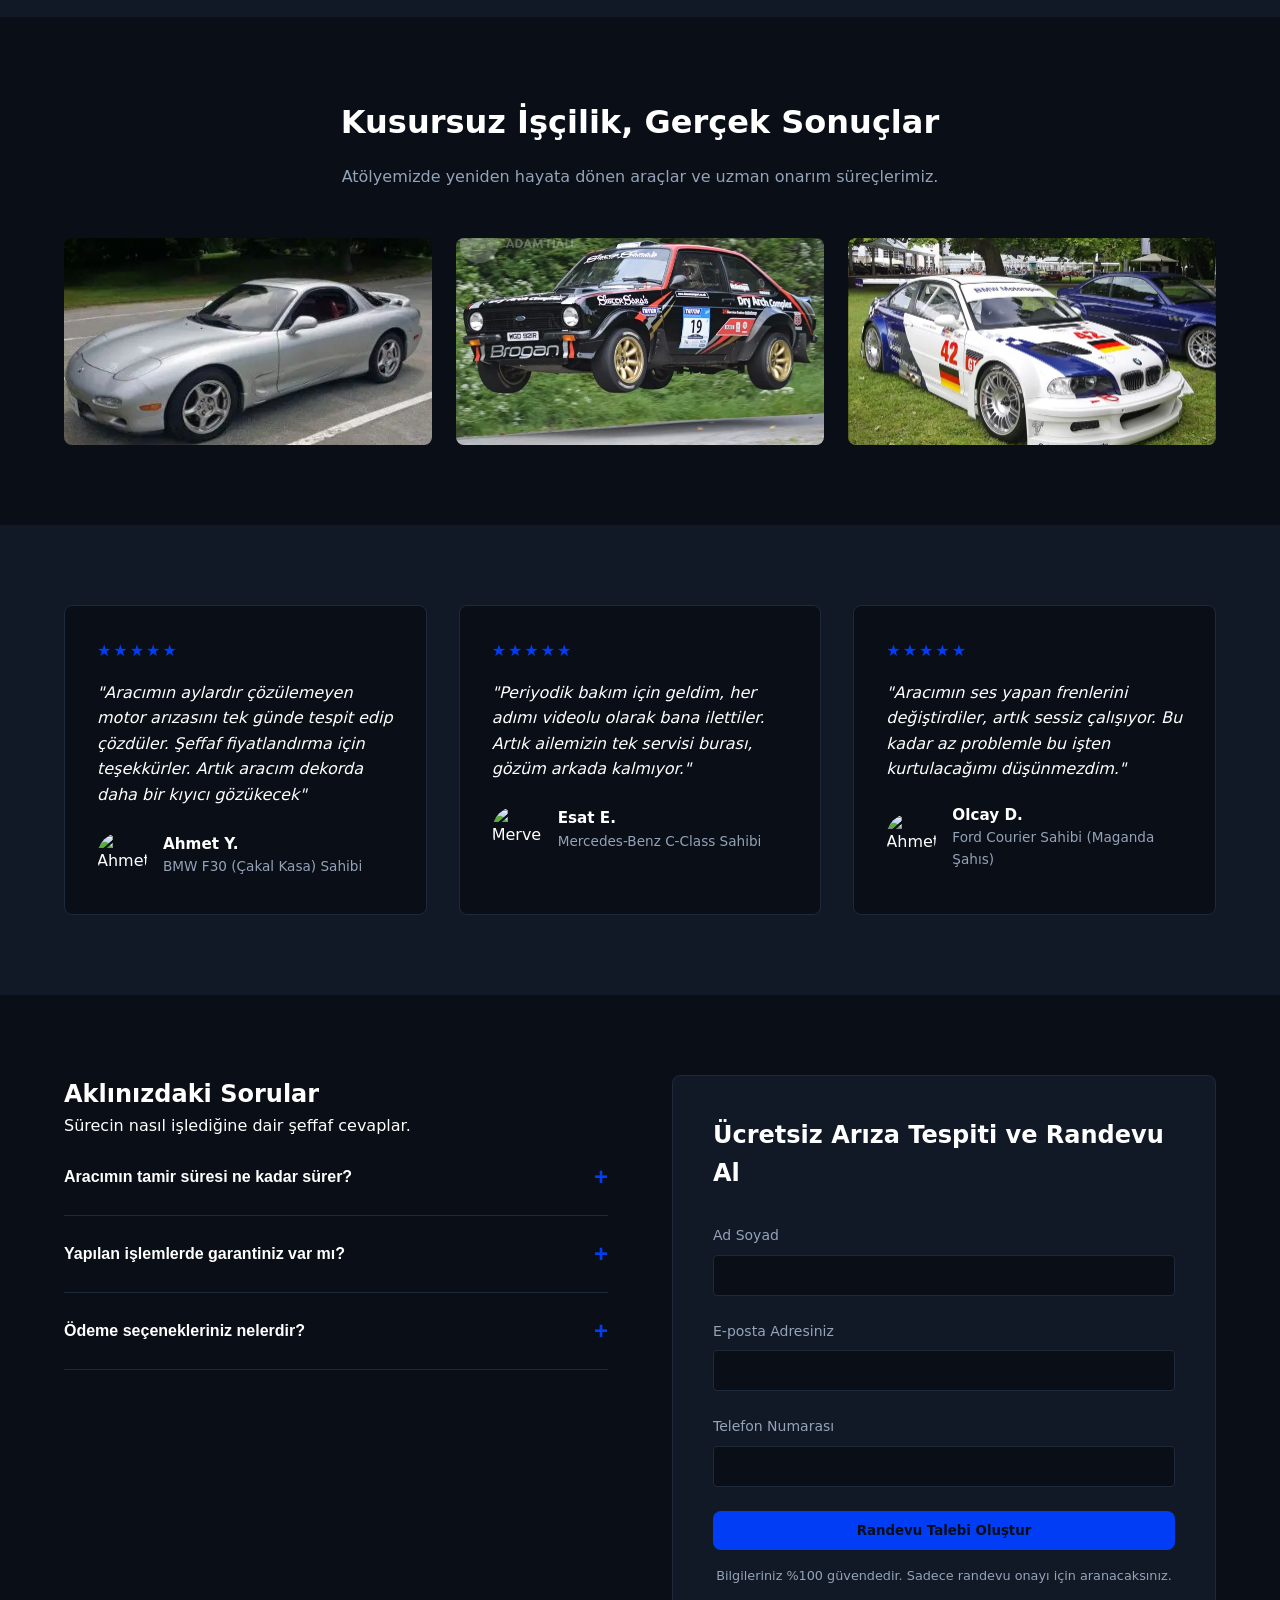
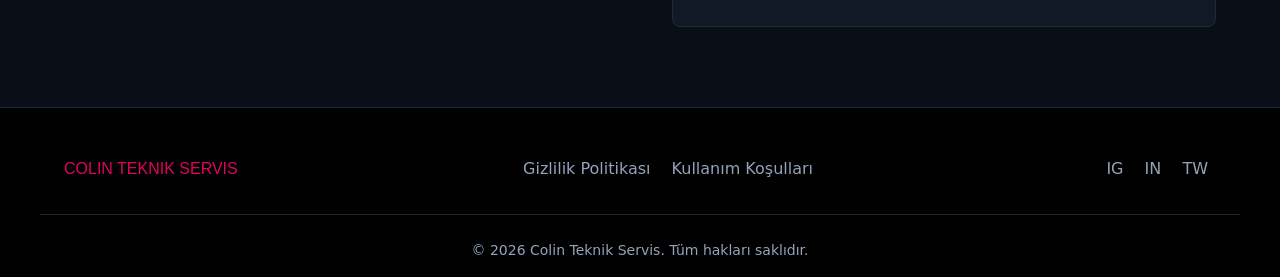
==== commit 377d433c: "Yeni sayfalar eklendi Falan filan blah blah" ====
--- a/index.html
+++ b/index.html
@@ -104,33 +104,35 @@
         </section>
 
         <section id="sonuclar" class="portfolio" aria-labelledby="portfolio-title">
-            <div class="container">
-                <div class="section-header">
-                    <h2 id="portfolio-title">Kusursuz İşçilik, Gerçek Sonuçlar</h2>
-                    <p>Atölyemizde yeniden hayata dönen araçlar ve uzman onarım süreçlerimiz.</p>
-                </div>
-                <div class="gallery-grid">
-                    <div class="gallery-item">
-                        <img src="images/rx7.webp" alt="Servis İşlem Görseli 1" class="trust-logo-img" width="50" height="50" loading="lazy">
-                        <div class="gallery-overlay">
-                            <span>Vaka Analizi: Mazda RX7 Rotor Tamiri</span>
-                        </div>
-                    </div>
-                    <div class="gallery-item">
-                        <img src="images/mk2.webp" alt="Servis İşlem Görseli 2" class="trust-logo-img" width="50" height="50" loading="lazy">
-                        <div class="gallery-overlay">
-                            <span>Vaka Analizi: Ford MK2 Motor Tamiri ve Döküm</span>
-                        </div>
-                    </div>
-                    <div class="gallery-item">
-                        <img src="images/m3.webp" alt="Servis İşlem Görseli 3" class="trust-logo-img" width="50" height="50" loading="lazy">
-                        <div class="gallery-overlay">
-                            <span>Vaka Analizi: BMW M3 Düz Şanzuman Bakımı</span>
-                        </div>
-                    </div>
-                </div>
-            </div>
-        </section>
+    <div class="container">
+        <div class="section-header">
+            <h2 id="portfolio-title">Kusursuz İşçilik, Gerçek Sonuçlar</h2>
+            <p>Atölyemizde yeniden hayata dönen araçlar ve uzman onarım süreçlerimiz.</p>
+        </div>
+        <div class="gallery-grid">
+            <div class="gallery-item">
+                <!-- Sınıfı ve sabit 50x50 ölçülerini kaldırdık -->
+                <img src="images/rx7.webp" alt="Servis İşlem Görseli 1" loading="lazy">
+                <div class="gallery-overlay">
+                    <span>Vaka Analizi: Mazda RX7 Rotor Tamiri</span>
+                </div>
+            </div>
+            <div class="gallery-item">
+                <img src="images/mk2.webp" alt="Servis İşlem Görseli 2" loading="lazy">
+                <div class="gallery-overlay">
+                    <span>Vaka Analizi: Ford MK2 Motor Tamiri ve Döküm</span>
+                </div>
+            </div>
+            <div class="gallery-item">
+                <img src="images/m3.webp" alt="Servis İşlem Görseli 3" loading="lazy">
+                <div class="gallery-overlay">
+                    <span>Vaka Analizi: BMW M3 Düz Şanzuman Bakımı</span>
+                </div>
+            </div>
+        </div>
+    </div>
+</section>
+
 <section class="testimonials bg-surface" aria-labelledby="testimonial-title">
     <div class="container">
         <h2 id="testimonial-title" class="sr-only">Müşteri Yorumları</h2>
@@ -236,15 +238,15 @@
 
     <footer class="footer" role="contentinfo">
         <div class="container footer-content">
-            <div class="footer-logo">COLIN TEKNIK SERVIS</div>
+            <div class="footer-logo"> <a href="index.html" aria-label="Ana Sayfa">COLIN TEKNIK SERVIS</a></div>
             <div class="footer-links">
-                <a href="#">Gizlilik Politikası</a>
-                <a href="#">Kullanım Koşulları</a>
+                <a href="gizlilik-politikasi.html">Gizlilik Politikası</a>
+                <a href="kullanim-kosullari.html">Kullanım Koşulları</a>
             </div>
             <div class="footer-social">
-                <a href="#" aria-label="LinkedIn">IN</a>
-                <a href="#" aria-label="Instagram">IG</a>
-                <a href="#" aria-label="Twitter">TW</a>
+                <a href="https://www.instagram.com/falkon_dijital/" target="_blank" aria-label="Instagram">IG</a>
+                <a href="https://www.linkedin.com/company/falkon-dijital" target="_blank" aria-label="LinkedIn">IN</a>
+                <a href="https://twitter.com/falkondijital" target="_blank" aria-label="Twitter">TW</a>
             </div>
         </div>
         <div class="container footer-bottom">
--- a/style.css
+++ b/style.css
@@ -162,19 +162,21 @@
     display: flex;
     align-items: center;
     text-decoration: none;
-    margin-right: auto; /* Logoyu zorla en sola iter */
+    margin-right: auto; /* Logoyu sola yaslar */
     transition: var(--transition);
 }
 .logo img {
-    height: 80px; /* Navbar yüksekliğine (80px) göre ideal boyut. İsteğe göre 45px-55px yapılabilir */
-    width: auto;
+    height: 68px; /* Telefonlar için ideal yükseklik (Kocaman olmasını engeller) */
+    width: auto;  /* Logonun en-boy oranını korur, basıklaştırmaz */
+    max-width: 160px; /* Küçük ekranlı telefonlarda menü butonuna çarpmasın diye maksimum genişlik */
     object-fit: contain;
+    display: block;
     transition: var(--transition);
 }
 /* Görsel logo için hover efekti (Metin rengi değişemeyeceği için hafif opaklık verdik) */
 .logo:hover img {
     opacity: 0.85;
-    transform: scale(1.02); /* Üzerine gelince çok hafif büyür */
+    transform: scale(1.02);
 }
 .logo-bar-wrapper {
     overflow: hidden;
@@ -598,6 +600,11 @@
 .footer-links a:hover, .footer-social a:hover {
     color: var(--accent-gold);
 }
+.footer-logo {
+    font-family: 'Roboto', sans-serif;
+    font-size: 1rem;
+    color: var(--accent-sti);
+}
 
 .footer-bottom {
     text-align: center;
@@ -605,6 +612,13 @@
     padding-top: 1.5rem;
     color: var(--text-secondary);
     font-size: 0.875rem;
+}
+/* Portfolyo görsellerini yatay, geniş ve tam renkli yapar */
+.gallery-item img {
+    width: 100%;
+    aspect-ratio: 16 / 9; /* Görselleri yatay dikdörtgen (video formatı) yapar */
+    object-fit: cover; /* Görselin oranını bozmadan belirlenen alana sığdırır */
+    transition: var(--transition);
 }
 /* Tam Ekran Navigasyon Barı */
 /* --- MEDIA QUERIES (TABLET & DESKTOP) --- */
@@ -676,7 +690,7 @@
     70% { box-shadow: 0 0 0 15px rgba(37, 211, 102, 0); }
     100% { box-shadow: 0 0 0 0 rgba(37, 211, 102, 0); }
 }
-@media (min-width: 1024px) {
+@media (min-width: 768px) {
     .cards-grid, .gallery-grid {
         grid-template-columns: repeat(3, 1fr);
     }
@@ -690,6 +704,10 @@
         width: 26px;
         height: 26px;
     }
+    .logo img {
+        height: 52px; /* Bilgisayar ekranlarında logoyu daha görünür ve büyük yapar */
+        max-width: 240px; /* Büyük ekran sınırlandırması */
+    }
 }
 @keyframes scrollRight {
     0% {
@@ -699,4 +717,3 @@
         transform: translateX(0);
     }
 }
-
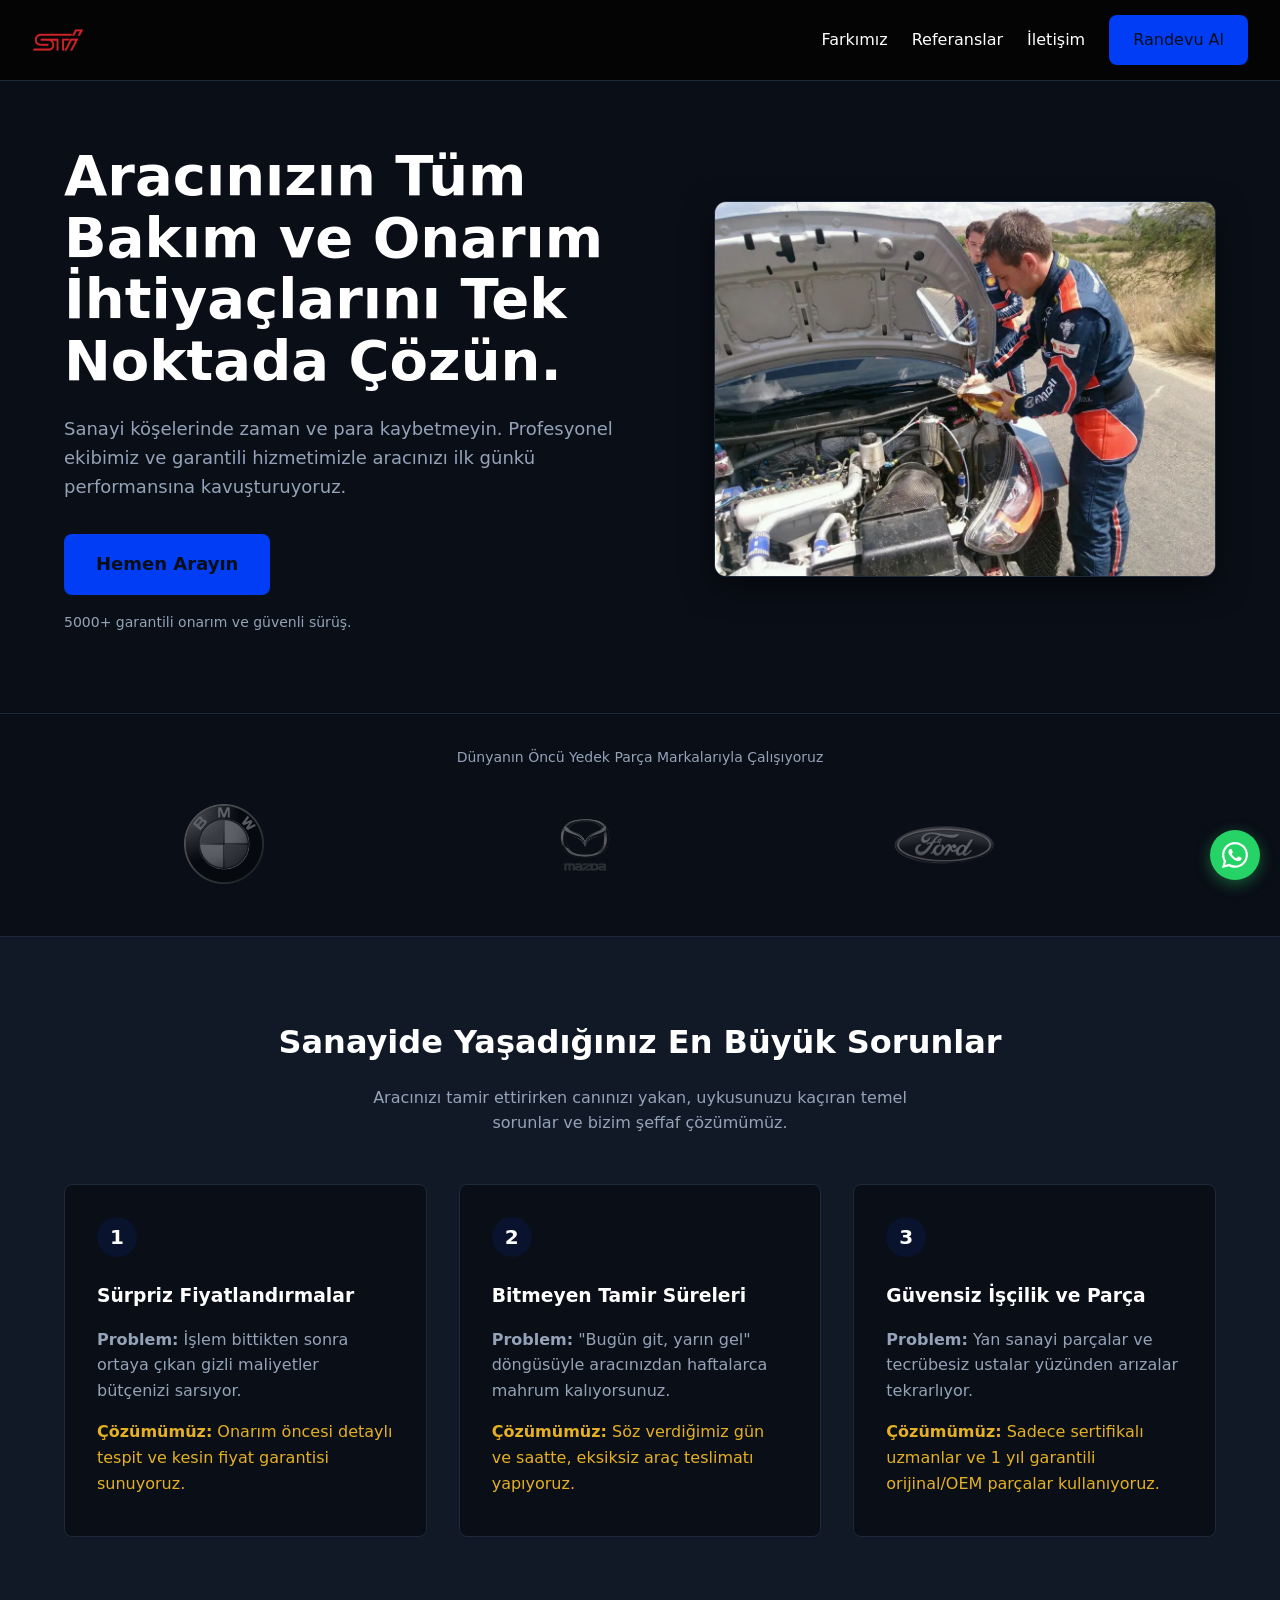
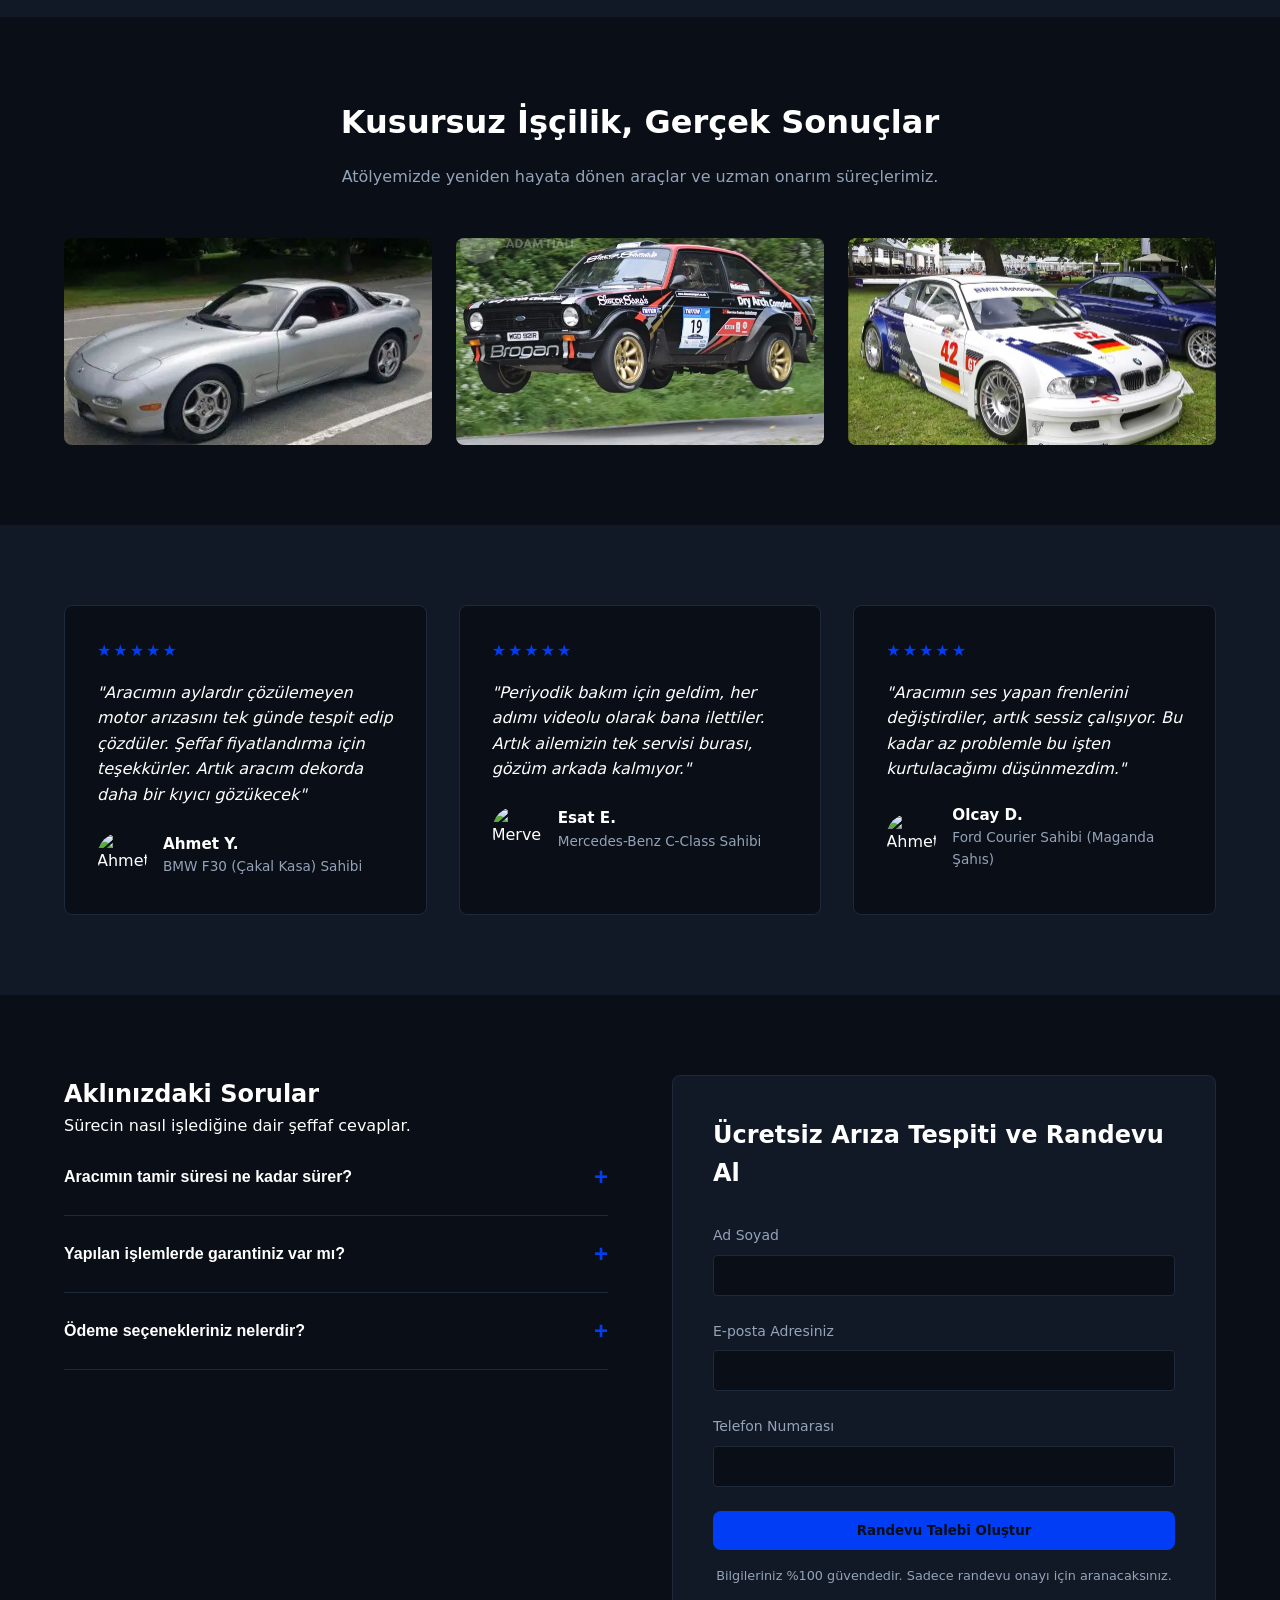
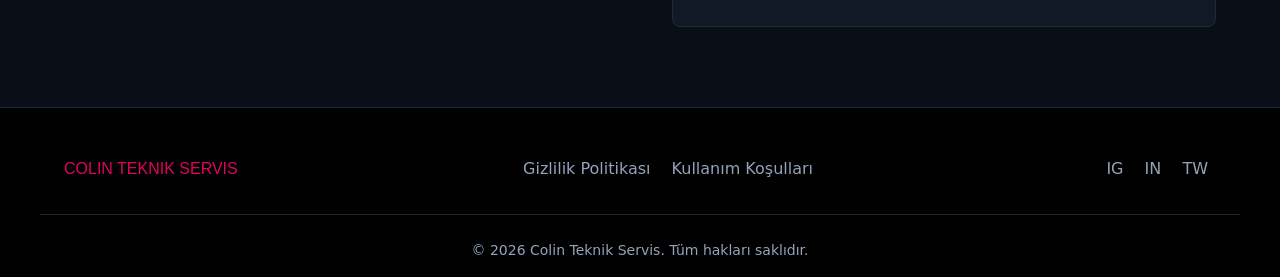
==== commit 18cdae69: "Randevu -> Hemen Arayın" ====
--- a/index.html
+++ b/index.html
@@ -32,7 +32,7 @@
                     <h1 id="hero-title">Aracınızın Tüm Bakım ve Onarım İhtiyaçlarını Tek Noktada Çözün.</h1>
                     <h2>Sanayi köşelerinde zaman ve para kaybetmeyin. Profesyonel ekibimiz ve garantili hizmetimizle aracınızı ilk günkü performansına kavuşturuyoruz.</h2>
                     <div class="hero-cta-group">
-                        <a href="#iletisim" class="btn btn-primary btn-large">Hemen Randevu Alın</a>
+                        <a href="#iletisim" class="btn btn-primary btn-large">Hemen Arayın</a>
                         <p class="micro-copy">5000+ garantili onarım ve güvenli sürüş.</p>
                     </div>
                 </div>
